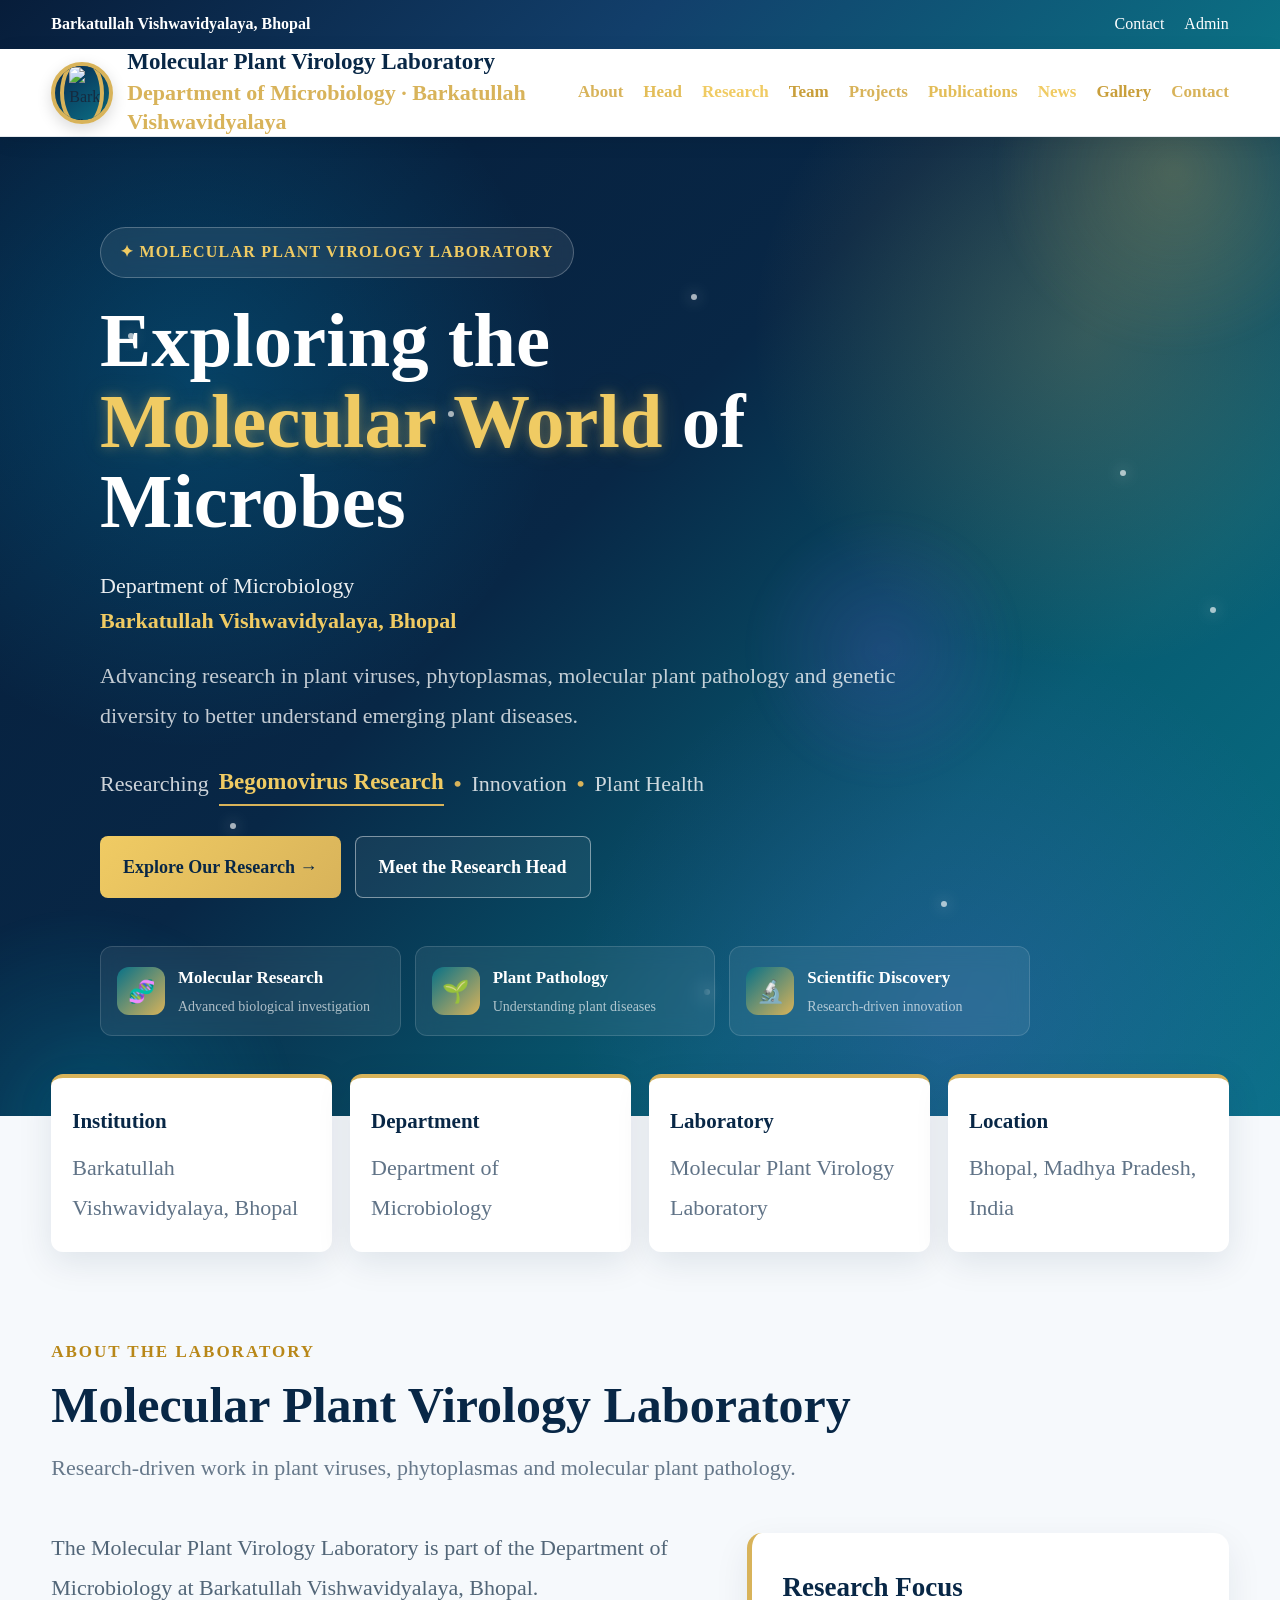
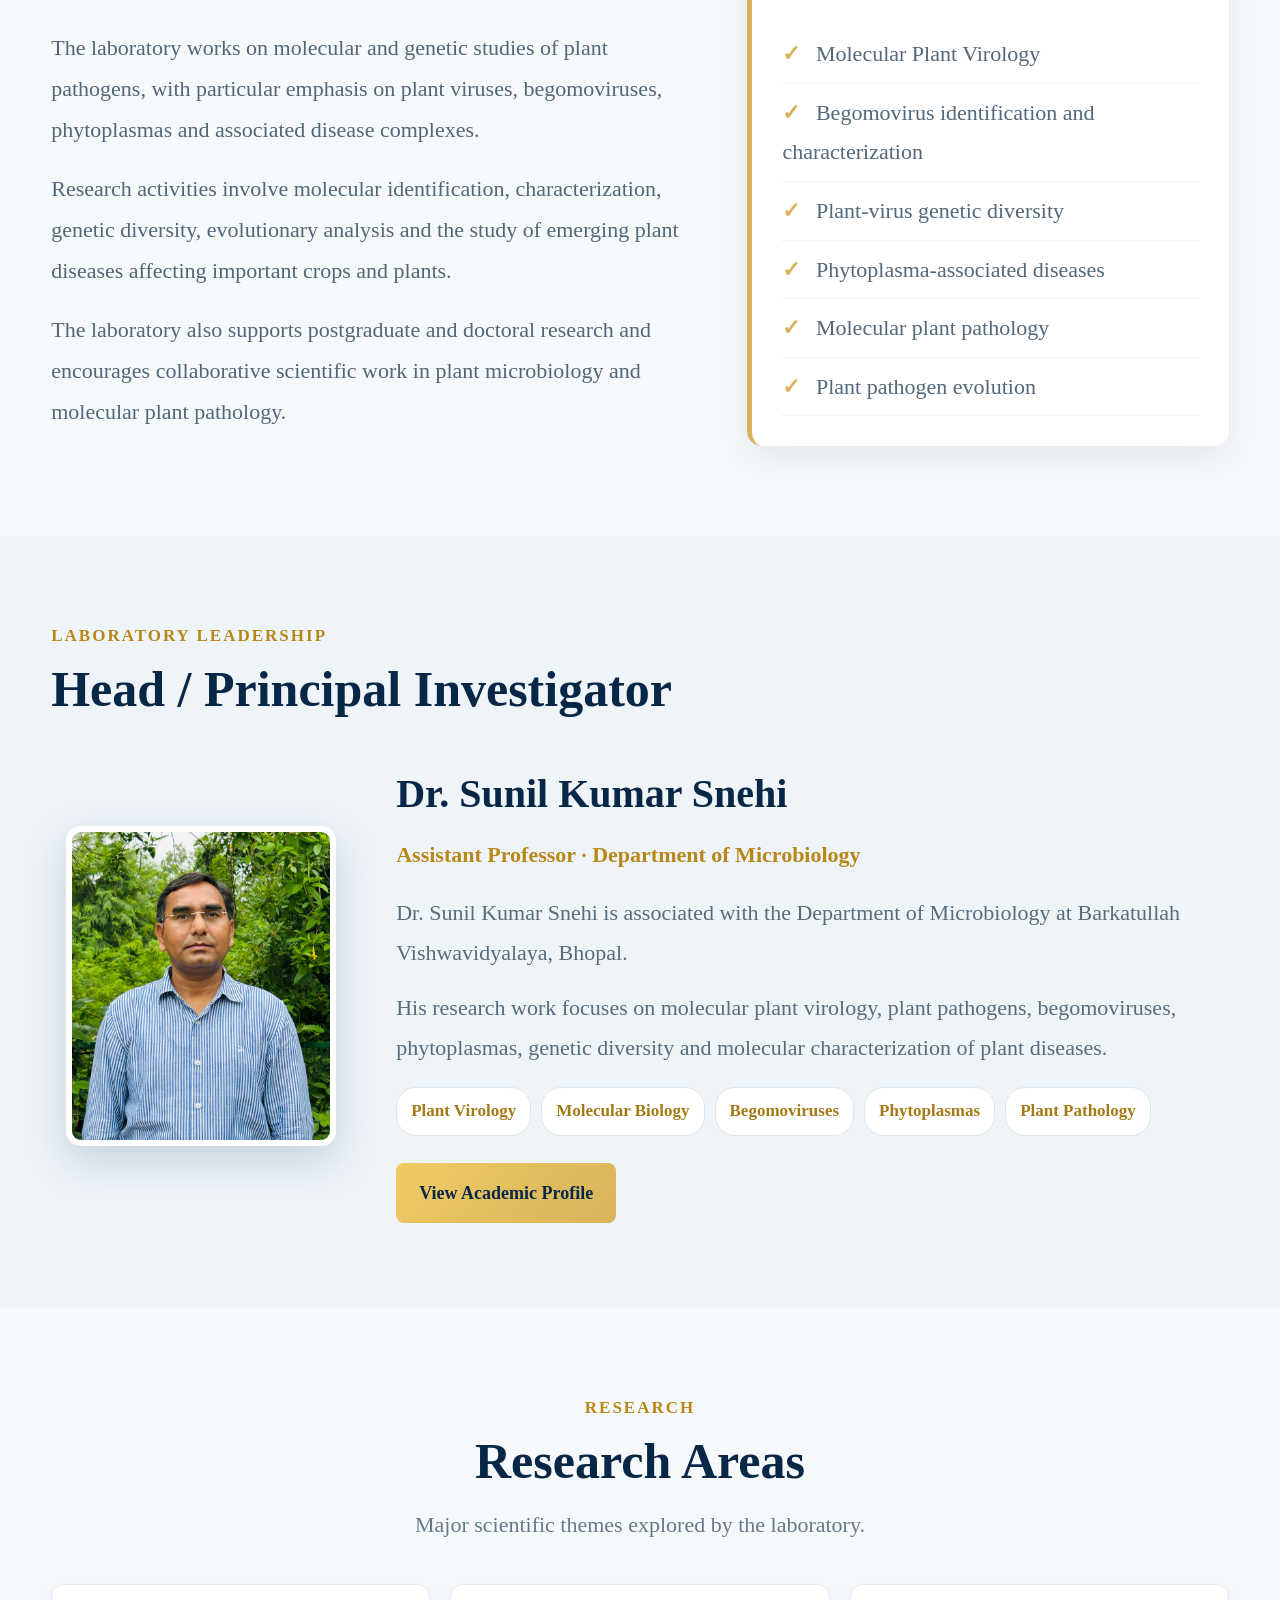
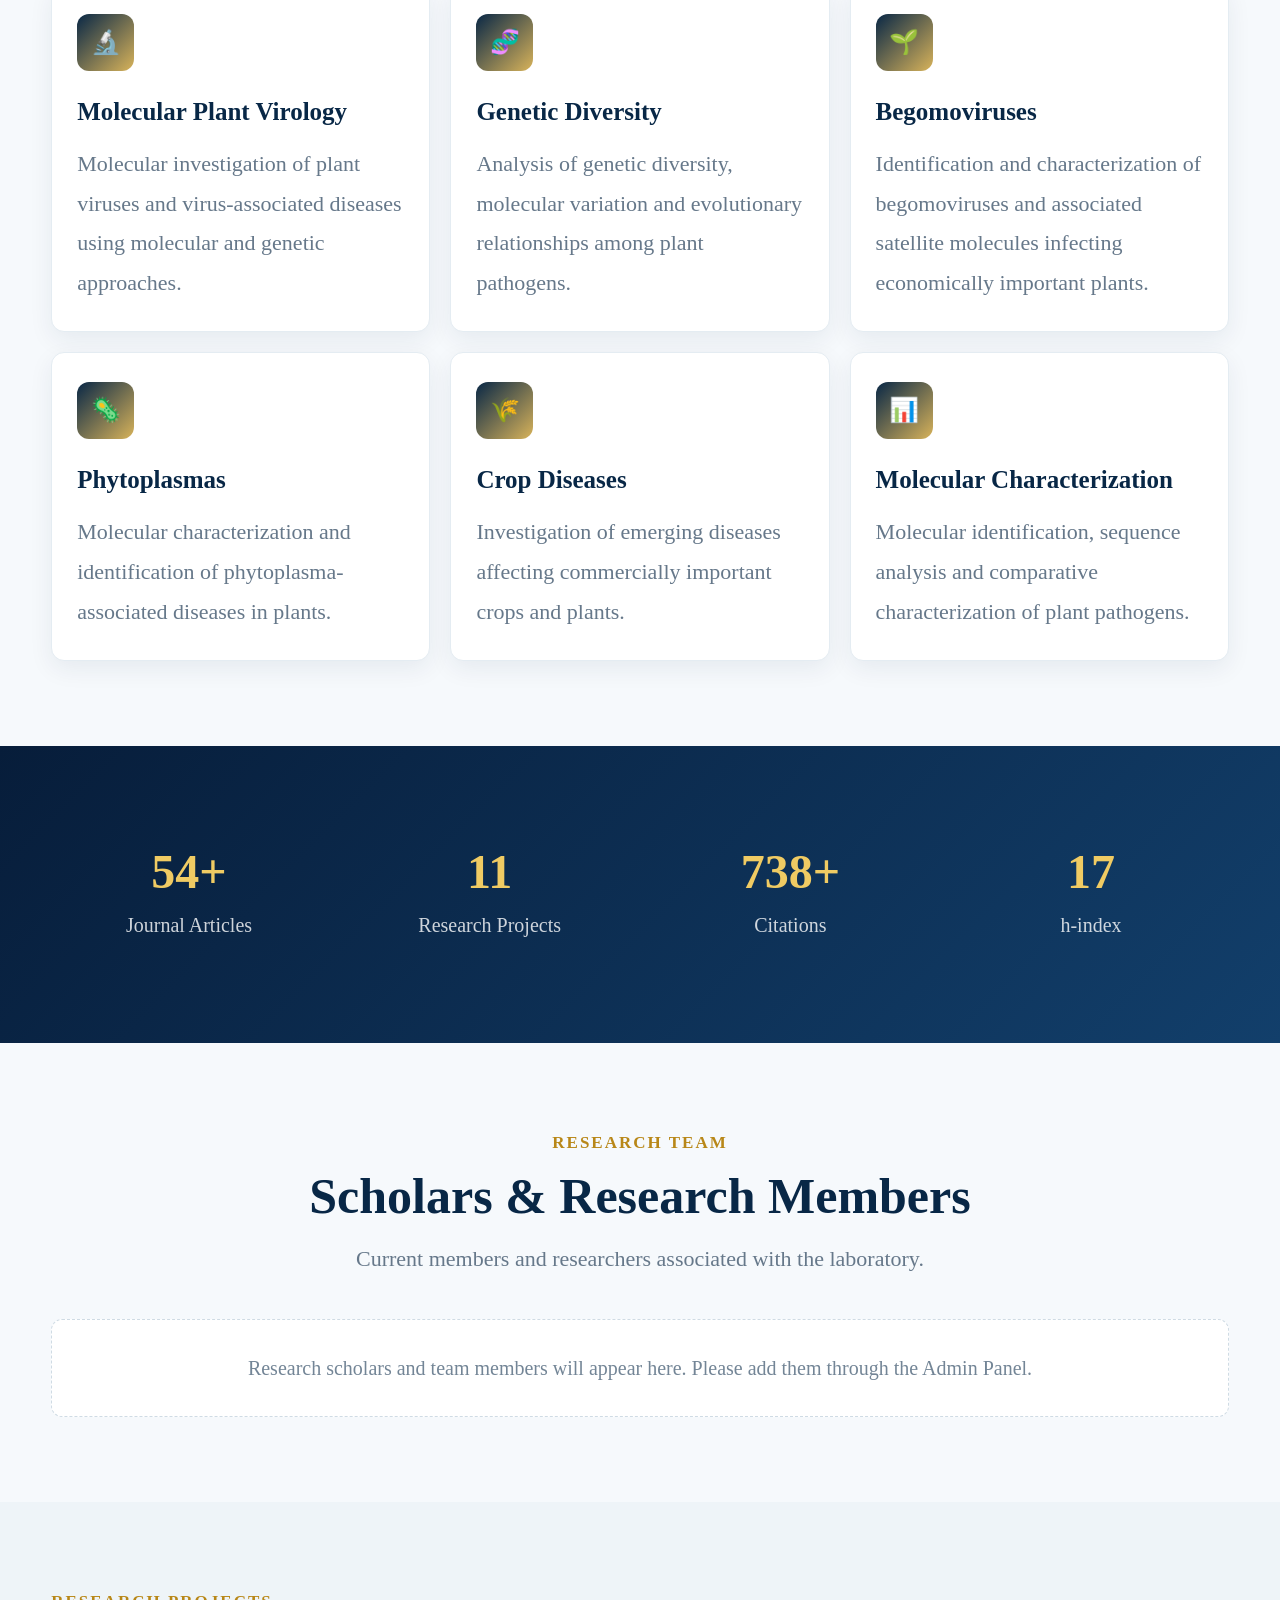
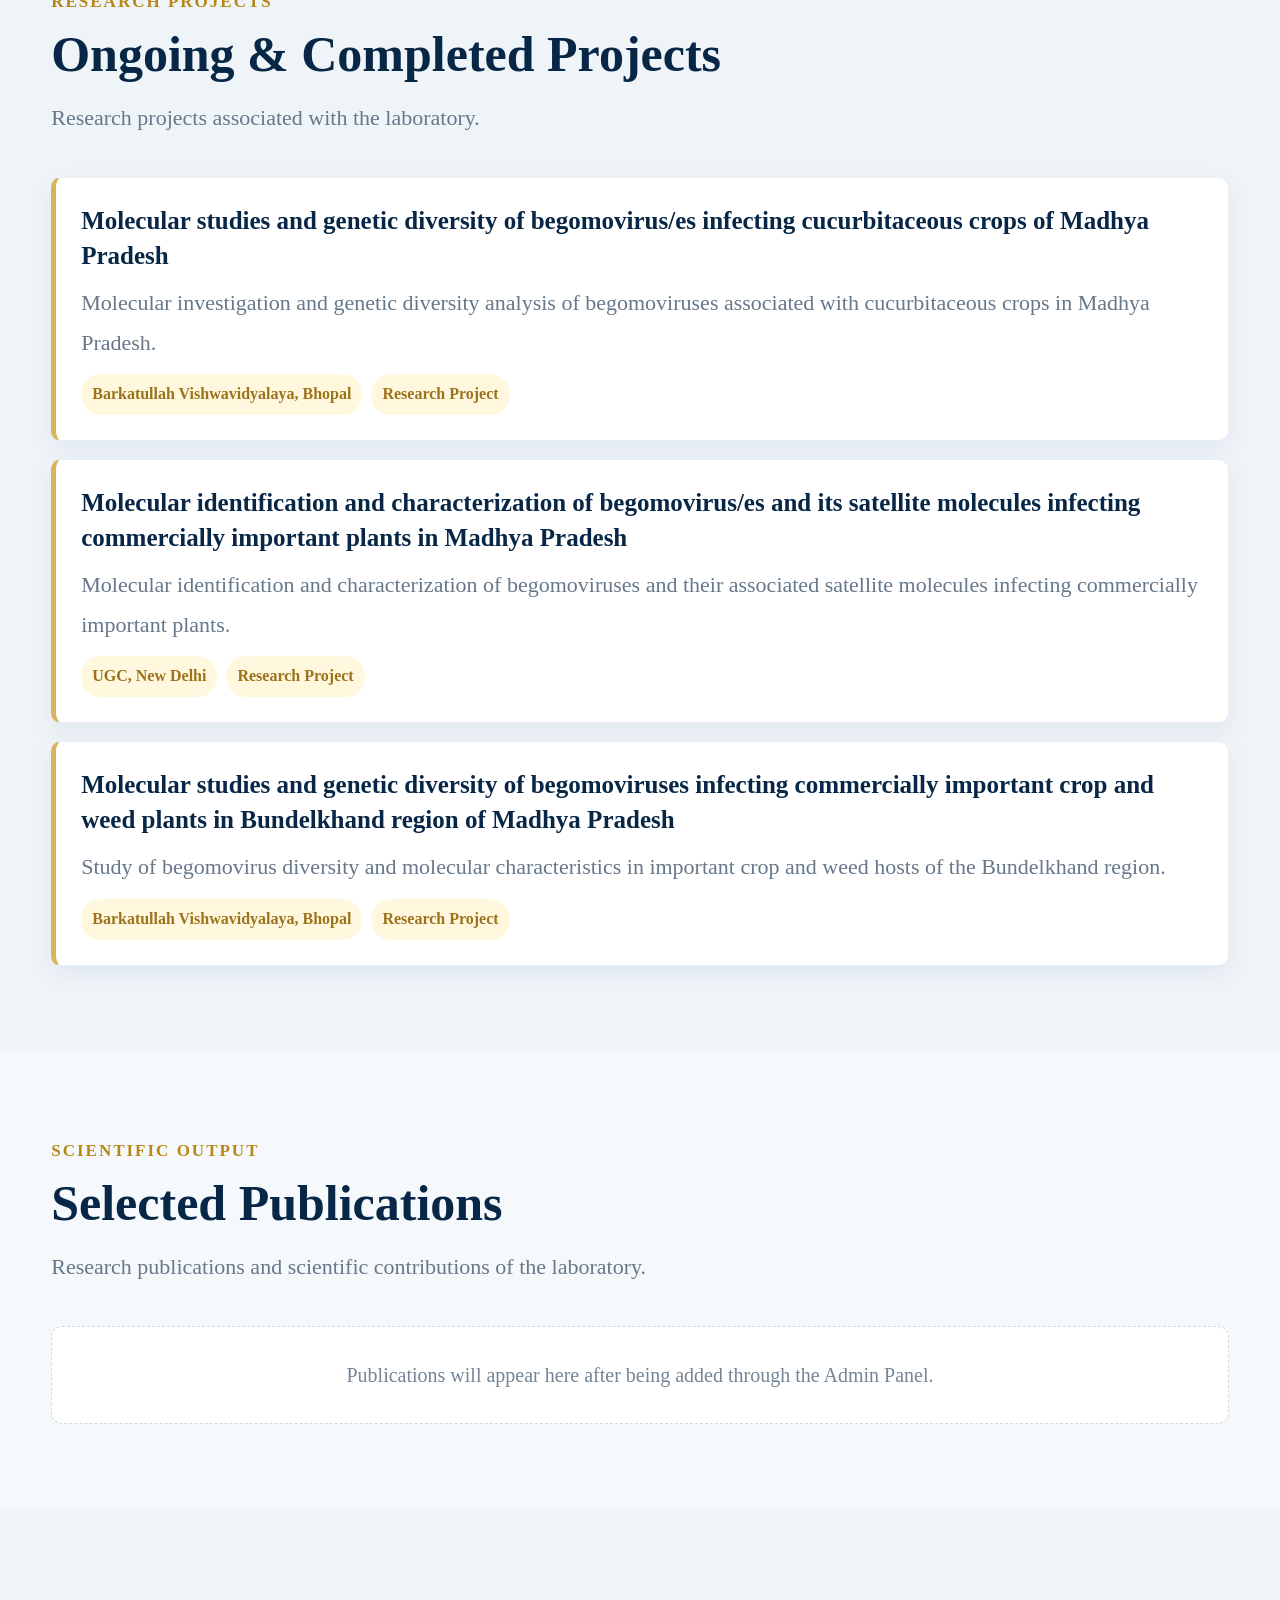
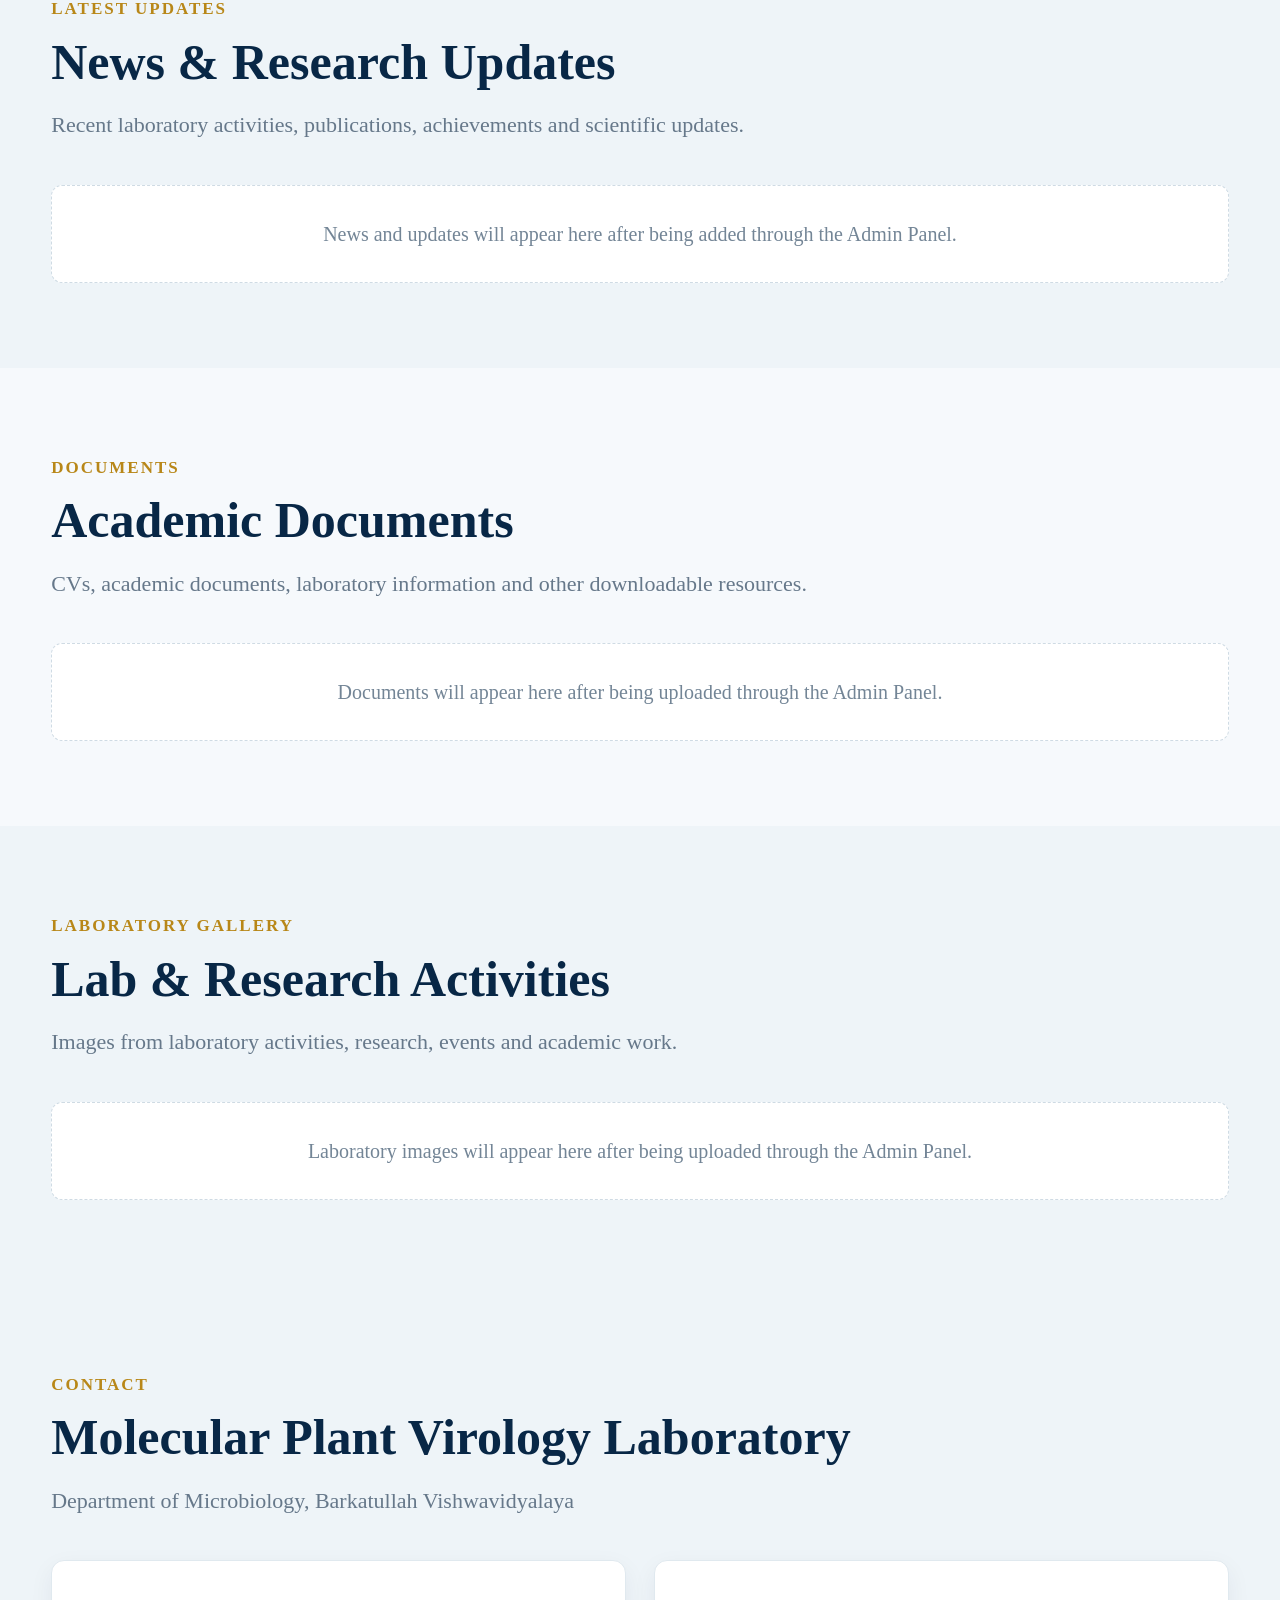
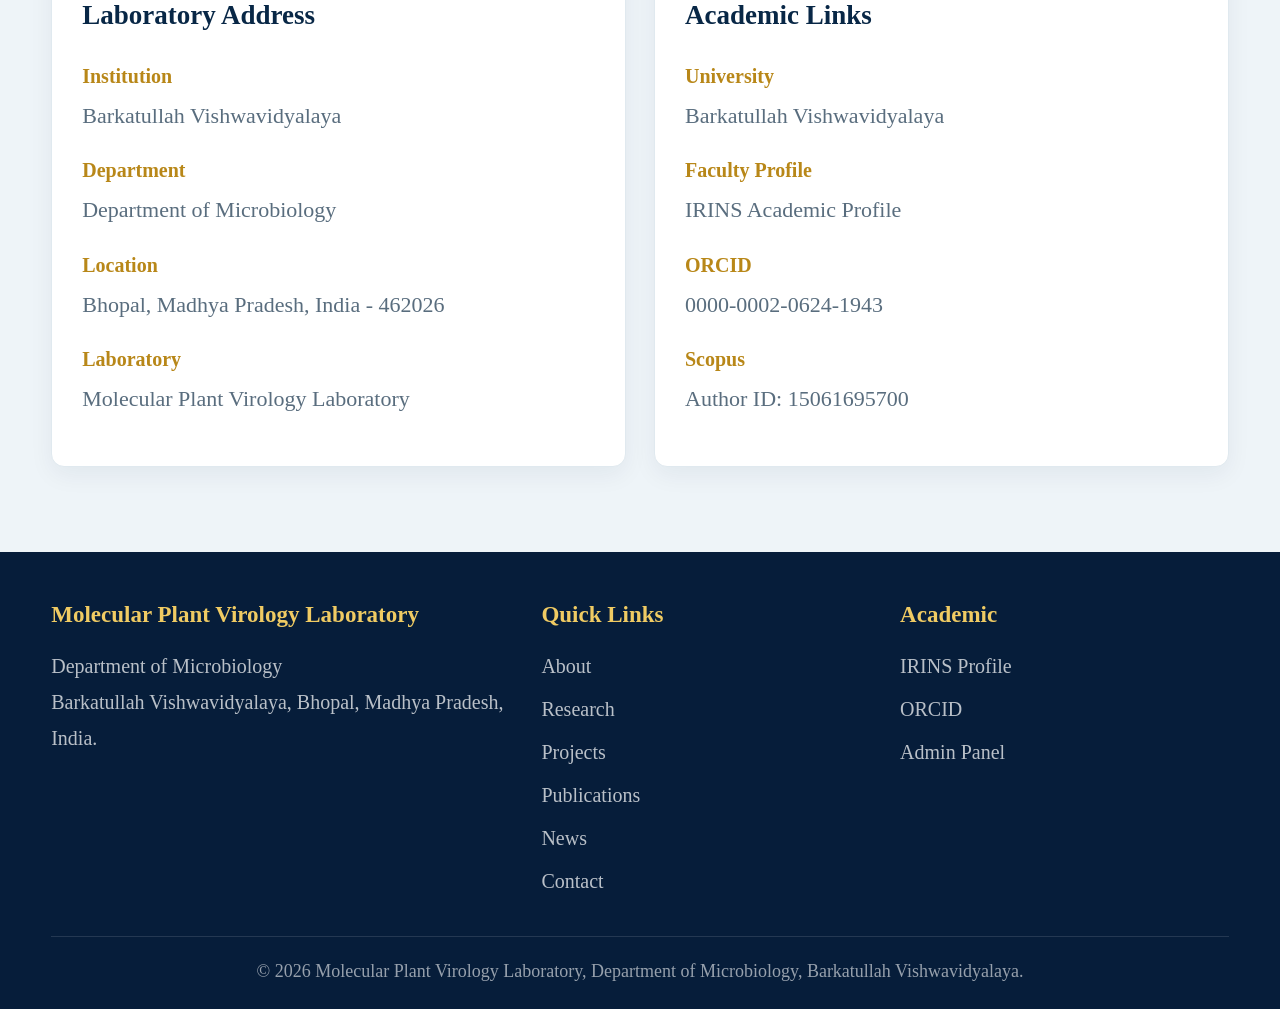
==== index.html @ 01d77dc9 "Add files via upload" ====
<!DOCTYPE html>
<html lang="en">
<head>
    <meta charset="UTF-8">
    <meta name="viewport" content="width=device-width, initial-scale=1.0">

    <meta
        name="description"
        content="Molecular Plant Virology Laboratory, Department of Microbiology, Barkatullah Vishwavidyalaya, Bhopal."
    >

    <meta
        name="keywords"
        content="Molecular Plant Virology Laboratory, Barkatullah Vishwavidyalaya, Bhopal, Microbiology, Plant Virology, Begomovirus"
    >

    <meta
        name="author"
        content="Molecular Plant Virology Laboratory"
    >

    <title>
        Molecular Plant Virology Laboratory | Barkatullah Vishwavidyalaya
    </title>

    <link rel="stylesheet" href="style.css">
</head>

<body>

    <!-- =====================================================
         TOP BAR
    ====================================================== -->

    <div class="top-bar">

        <div class="container top-bar-inner">

            <div class="top-bar-left">
                Barkatullah Vishwavidyalaya, Bhopal
            </div>

            <div class="top-bar-right">

                <a href="#contact">
                    Contact
                </a>

                <a href="admin.html">
                    Admin
                </a>

            </div>

        </div>

    </div>


    <!-- =====================================================
         NAVIGATION
    ====================================================== -->

    <nav>

        <div class="container nav-inner">

            <div class="brand">

                <div class="university-logo">

                    <img
                        src="university-logo.jpg"
                        alt="Barkatullah Vishwavidyalaya Logo"
                        class="university-logo"
                    >

                </div>

                <div class="brand-text">

                    <h2>
                        Molecular Plant Virology Laboratory
                    </h2>

                    <p>
                        Department of Microbiology ·
                        Barkatullah Vishwavidyalaya
                    </p>

                </div>

            </div>


            <button
                class="mobile-menu-btn"
                id="mobileMenuBtn"
                aria-label="Open menu"
            >
                ☰
            </button>


            <ul
                class="nav-links"
                id="navLinks"
            >

                <li>
                    <a href="#about">
                        About
                    </a>
                </li>

                <li>
                    <a href="#head">
                        Head
                    </a>
                </li>

                <li>
                    <a href="#research">
                        Research
                    </a>
                </li>

                <li>
                    <a href="#team">
                        Team
                    </a>
                </li>

                <li>
                    <a href="#projects">
                        Projects
                    </a>
                </li>

                <li>
                    <a href="#publications">
                        Publications
                    </a>
                </li>

                <li>
                    <a href="#news">
                        News
                    </a>
                </li>

                <li>
                    <a href="#gallery">
                        Gallery
                    </a>
                </li>

                <li>
                    <a href="#contact">
                        Contact
                    </a>
                </li>

            </ul>

        </div>

    </nav>


    <!-- =====================================================
         HERO
    ====================================================== -->

    <header class="hero">

        <div class="hero-glow hero-glow-1"></div>
        <div class="hero-glow hero-glow-2"></div>
        <div class="hero-glow hero-glow-3"></div>


        <div class="hero-particles">

            <span></span>
            <span></span>
            <span></span>
            <span></span>
            <span></span>
            <span></span>
            <span></span>
            <span></span>

        </div>


        <div class="container hero-content">

            <div class="hero-badge">
                ✦ MOLECULAR PLANT VIROLOGY LABORATORY
            </div>


            <h1>

                Exploring the

                <span class="gradient-text">
                    Molecular World
                </span>

                of Microbes

            </h1>


            <p class="hero-subtitle">

                Department of Microbiology

                <br>

                <strong>
                    Barkatullah Vishwavidyalaya, Bhopal
                </strong>

            </p>


            <p class="hero-description">

                Advancing research in plant viruses,
                phytoplasmas, molecular plant pathology
                and genetic diversity to better understand
                emerging plant diseases.

            </p>


            <div class="hero-research-line">

                <span>
                    Researching
                </span>

                <strong id="researchWord">
                    Plant Virology
                </strong>

                <span class="research-dot">
                    •
                </span>

                <span>
                    Innovation
                </span>

                <span class="research-dot">
                    •
                </span>

                <span>
                    Plant Health
                </span>

            </div>


            <div class="hero-buttons">

                <a
                    href="#research"
                    class="btn btn-primary hero-btn"
                >
                    Explore Our Research →
                </a>

                <a
                    href="#head"
                    class="btn btn-outline hero-btn"
                >
                    Meet the Research Head
                </a>

            </div>


            <div class="hero-bottom-cards">


                <div class="hero-mini-card">

                    <div class="mini-icon">
                        🧬
                    </div>

                    <div>

                        <strong>
                            Molecular Research
                        </strong>

                        <span>
                            Advanced biological investigation
                        </span>

                    </div>

                </div>


                <div class="hero-mini-card">

                    <div class="mini-icon">
                        🌱
                    </div>

                    <div>

                        <strong>
                            Plant Pathology
                        </strong>

                        <span>
                            Understanding plant diseases
                        </span>

                    </div>

                </div>


                <div class="hero-mini-card">

                    <div class="mini-icon">
                        🔬
                    </div>

                    <div>

                        <strong>
                            Scientific Discovery
                        </strong>

                        <span>
                            Research-driven innovation
                        </span>

                    </div>

                </div>

            </div>

        </div>

    </header>


    <!-- =====================================================
         QUICK INFORMATION
    ====================================================== -->

    <div class="quick-info">

        <div class="container quick-grid">

            <div class="quick-card">

                <h3>
                    Institution
                </h3>

                <p>
                    Barkatullah Vishwavidyalaya, Bhopal
                </p>

            </div>


            <div class="quick-card">

                <h3>
                    Department
                </h3>

                <p>
                    Department of Microbiology
                </p>

            </div>


            <div class="quick-card">

                <h3>
                    Laboratory
                </h3>

                <p>
                    Molecular Plant Virology Laboratory
                </p>

            </div>


            <div class="quick-card">

                <h3>
                    Location
                </h3>

                <p>
                    Bhopal, Madhya Pradesh, India
                </p>

            </div>

        </div>

    </div>


    <!-- =====================================================
         ABOUT
    ====================================================== -->

    <section id="about">

        <div class="container">

            <div class="section-heading">

                <div class="section-kicker">
                    About the Laboratory
                </div>

                <h2>
                    Molecular Plant Virology Laboratory
                </h2>

                <p>
                    Research-driven work in plant viruses,
                    phytoplasmas and molecular plant pathology.
                </p>

            </div>


            <div class="about-grid">


                <div class="about-text">

                    <p>
                        The Molecular Plant Virology Laboratory is
                        part of the Department of Microbiology at
                        Barkatullah Vishwavidyalaya, Bhopal.
                    </p>

                    <p>
                        The laboratory works on molecular and genetic
                        studies of plant pathogens, with particular
                        emphasis on plant viruses, begomoviruses,
                        phytoplasmas and associated disease complexes.
                    </p>

                    <p>
                        Research activities involve molecular
                        identification, characterization, genetic
                        diversity, evolutionary analysis and the study
                        of emerging plant diseases affecting important
                        crops and plants.
                    </p>

                    <p>
                        The laboratory also supports postgraduate and
                        doctoral research and encourages collaborative
                        scientific work in plant microbiology and
                        molecular plant pathology.
                    </p>

                </div>


                <div class="about-highlight">

                    <h3>
                        Research Focus
                    </h3>

                    <ul>

                        <li>
                            Molecular Plant Virology
                        </li>

                        <li>
                            Begomovirus identification and
                            characterization
                        </li>

                        <li>
                            Plant-virus genetic diversity
                        </li>

                        <li>
                            Phytoplasma-associated diseases
                        </li>

                        <li>
                            Molecular plant pathology
                        </li>

                        <li>
                            Plant pathogen evolution
                        </li>

                    </ul>

                </div>

            </div>

        </div>

    </section>


    <!-- =====================================================
         HEAD / PRINCIPAL INVESTIGATOR
    ====================================================== -->

    <section
        id="head"
        class="pi-section"
    >

        <div class="container">

            <div class="section-heading">

                <div class="section-kicker">
                    Laboratory Leadership
                </div>

                <h2>
                    Head / Principal Investigator
                </h2>

            </div>


            <div class="pi-grid">


                <div class="pi-image-wrap">

                    <img
                        class="pi-image"
                        src="professor.jpg"
                        alt="Dr. Sunil Kumar Snehi"
                    >

                </div>


                <div class="pi-content">

                    <h2>
                        Dr. Sunil Kumar Snehi
                    </h2>

                    <div class="pi-role">
                        Assistant Professor · Department of Microbiology
                    </div>

                    <p>
                        Dr. Sunil Kumar Snehi is associated with the
                        Department of Microbiology at Barkatullah
                        Vishwavidyalaya, Bhopal.
                    </p>

                    <p>
                        His research work focuses on molecular plant
                        virology, plant pathogens, begomoviruses,
                        phytoplasmas, genetic diversity and molecular
                        characterization of plant diseases.
                    </p>


                    <div class="profile-tags">

                        <span class="profile-tag">
                            Plant Virology
                        </span>

                        <span class="profile-tag">
                            Molecular Biology
                        </span>

                        <span class="profile-tag">
                            Begomoviruses
                        </span>

                        <span class="profile-tag">
                            Phytoplasmas
                        </span>

                        <span class="profile-tag">
                            Plant Pathology
                        </span>

                    </div>


                    <a
                        href="https://bubhopal.irins.org/profile/557330"
                        target="_blank"
                        rel="noopener"
                        class="btn btn-primary"
                    >
                        View Academic Profile
                    </a>

                </div>

            </div>

        </div>

    </section>


    <!-- =====================================================
         RESEARCH AREAS
    ====================================================== -->

    <section id="research">

        <div class="container">

            <div class="section-heading center">

                <div class="section-kicker">
                    Research
                </div>

                <h2>
                    Research Areas
                </h2>

                <p>
                    Major scientific themes explored by the laboratory.
                </p>

            </div>


            <div class="research-grid">


                <div class="research-card">

                    <div class="research-icon">
                        🔬
                    </div>

                    <h3>
                        Molecular Plant Virology
                    </h3>

                    <p>
                        Molecular investigation of plant viruses
                        and virus-associated diseases using molecular
                        and genetic approaches.
                    </p>

                </div>


                <div class="research-card">

                    <div class="research-icon">
                        🧬
                    </div>

                    <h3>
                        Genetic Diversity
                    </h3>

                    <p>
                        Analysis of genetic diversity, molecular
                        variation and evolutionary relationships
                        among plant pathogens.
                    </p>

                </div>


                <div class="research-card">

                    <div class="research-icon">
                        🌱
                    </div>

                    <h3>
                        Begomoviruses
                    </h3>

                    <p>
                        Identification and characterization of
                        begomoviruses and associated satellite
                        molecules infecting economically important
                        plants.
                    </p>

                </div>


                <div class="research-card">

                    <div class="research-icon">
                        🦠
                    </div>

                    <h3>
                        Phytoplasmas
                    </h3>

                    <p>
                        Molecular characterization and identification
                        of phytoplasma-associated diseases in plants.
                    </p>

                </div>


                <div class="research-card">

                    <div class="research-icon">
                        🌾
                    </div>

                    <h3>
                        Crop Diseases
                    </h3>

                    <p>
                        Investigation of emerging diseases affecting
                        commercially important crops and plants.
                    </p>

                </div>


                <div class="research-card">

                    <div class="research-icon">
                        📊
                    </div>

                    <h3>
                        Molecular Characterization
                    </h3>

                    <p>
                        Molecular identification, sequence analysis
                        and comparative characterization of plant
                        pathogens.
                    </p>

                </div>

            </div>

        </div>

    </section>


    <!-- =====================================================
         STATISTICS
    ====================================================== -->

    <section class="stats">

        <div class="container stats-grid">

            <div class="stat-card">

                <div
                    class="stat-number"
                    id="statPublications"
                >
                    54+
                </div>

                <div class="stat-label">
                    Journal Articles
                </div>

            </div>


            <div class="stat-card">

                <div
                    class="stat-number"
                    id="statProjects"
                >
                    11
                </div>

                <div class="stat-label">
                    Research Projects
                </div>

            </div>


            <div class="stat-card">

                <div class="stat-number">
                    738+
                </div>

                <div class="stat-label">
                    Citations
                </div>

            </div>


            <div class="stat-card">

                <div class="stat-number">
                    17
                </div>

                <div class="stat-label">
                    h-index
                </div>

            </div>

        </div>

    </section>


    <!-- =====================================================
         TEAM
    ====================================================== -->

    <section id="team">

        <div class="container">

            <div class="section-heading center">

                <div class="section-kicker">
                    Research Team
                </div>

                <h2>
                    Scholars & Research Members
                </h2>

                <p>
                    Current members and researchers associated
                    with the laboratory.
                </p>

            </div>


            <div
                class="team-grid"
                id="teamContainer"
            >

                <div class="empty-state">

                    Research scholars and team members
                    will appear here.

                    Please add them through the Admin Panel.

                </div>

            </div>

        </div>

    </section>


    <!-- =====================================================
         PROJECTS
    ====================================================== -->

    <section
        id="projects"
        class="pi-section"
    >

        <div class="container">

            <div class="section-heading">

                <div class="section-kicker">
                    Research Projects
                </div>

                <h2>
                    Ongoing & Completed Projects
                </h2>

                <p>
                    Research projects associated with the laboratory.
                </p>

            </div>


            <div
                class="project-list"
                id="projectsContainer"
            >

                <!-- Project 1 -->

                <article class="project-card">

                    <h3>
                        Molecular studies and genetic diversity of
                        begomovirus/es infecting cucurbitaceous crops
                        of Madhya Pradesh
                    </h3>

                    <p>
                        Molecular investigation and genetic diversity
                        analysis of begomoviruses associated with
                        cucurbitaceous crops in Madhya Pradesh.
                    </p>

                    <div class="project-meta">

                        <span>
                            Barkatullah Vishwavidyalaya, Bhopal
                        </span>

                        <span>
                            Research Project
                        </span>

                    </div>

                </article>


                <!-- Project 2 -->

                <article class="project-card">

                    <h3>
                        Molecular identification and characterization
                        of begomovirus/es and its satellite molecules
                        infecting commercially important plants in
                        Madhya Pradesh
                    </h3>

                    <p>
                        Molecular identification and characterization
                        of begomoviruses and their associated satellite
                        molecules infecting commercially important
                        plants.
                    </p>

                    <div class="project-meta">

                        <span>
                            UGC, New Delhi
                        </span>

                        <span>
                            Research Project
                        </span>

                    </div>

                </article>


                <!-- Project 3 -->

                <article class="project-card">

                    <h3>
                        Molecular studies and genetic diversity of
                        begomoviruses infecting commercially important
                        crop and weed plants in Bundelkhand region
                        of Madhya Pradesh
                    </h3>

                    <p>
                        Study of begomovirus diversity and molecular
                        characteristics in important crop and weed
                        hosts of the Bundelkhand region.
                    </p>

                    <div class="project-meta">

                        <span>
                            Barkatullah Vishwavidyalaya, Bhopal
                        </span>

                        <span>
                            Research Project
                        </span>

                    </div>

                </article>

            </div>

        </div>

    </section>


    <!-- =====================================================
         PUBLICATIONS
    ====================================================== -->

    <section id="publications">

        <div class="container">

            <div class="section-heading">

                <div class="section-kicker">
                    Scientific Output
                </div>

                <h2>
                    Selected Publications
                </h2>

                <p>
                    Research publications and scientific contributions
                    of the laboratory.
                </p>

            </div>


            <div
                class="publication-list"
                id="publicationsContainer"
            >

                <div class="empty-state">

                    Publications will appear here after being
                    added through the Admin Panel.

                </div>

            </div>

        </div>

    </section>


    <!-- =====================================================
         NEWS
    ====================================================== -->

    <section
        id="news"
        class="pi-section"
    >

        <div class="container">

            <div class="section-heading">

                <div class="section-kicker">
                    Latest Updates
                </div>

                <h2>
                    News & Research Updates
                </h2>

                <p>
                    Recent laboratory activities, publications,
                    achievements and scientific updates.
                </p>

            </div>


            <div
                class="news-grid"
                id="newsContainer"
            >

                <div class="empty-state">

                    News and updates will appear here after
                    being added through the Admin Panel.

                </div>

            </div>

        </div>

    </section>


    <!-- =====================================================
         DOCUMENTS
    ====================================================== -->

    <section id="documents">

        <div class="container">

            <div class="section-heading">

                <div class="section-kicker">
                    Documents
                </div>

                <h2>
                    Academic Documents
                </h2>

                <p>
                    CVs, academic documents, laboratory information
                    and other downloadable resources.
                </p>

            </div>


            <div
                class="documents-list"
                id="documentsContainer"
            >

                <div class="empty-state">

                    Documents will appear here after being
                    uploaded through the Admin Panel.

                </div>

            </div>

        </div>

    </section>


    <!-- =====================================================
         GALLERY
    ====================================================== -->

    <section
        id="gallery"
        class="pi-section"
    >

        <div class="container">

            <div class="section-heading">

                <div class="section-kicker">
                    Laboratory Gallery
                </div>

                <h2>
                    Lab & Research Activities
                </h2>

                <p>
                    Images from laboratory activities, research,
                    events and academic work.
                </p>

            </div>


            <div
                class="gallery-grid"
                id="galleryContainer"
            >

                <div class="empty-state">

                    Laboratory images will appear here after
                    being uploaded through the Admin Panel.

                </div>

            </div>

        </div>

    </section>


    <!-- =====================================================
         CONTACT
    ====================================================== -->

    <section
        id="contact"
        class="contact-section"
    >

        <div class="container">

            <div class="section-heading">

                <div class="section-kicker">
                    Contact
                </div>

                <h2>
                    Molecular Plant Virology Laboratory
                </h2>

                <p>
                    Department of Microbiology,
                    Barkatullah Vishwavidyalaya
                </p>

            </div>


            <div class="contact-grid">


                <div class="contact-card">

                    <h3>
                        Laboratory Address
                    </h3>


                    <div class="contact-item">

                        <strong>
                            Institution
                        </strong>

                        <span>
                            Barkatullah Vishwavidyalaya
                        </span>

                    </div>


                    <div class="contact-item">

                        <strong>
                            Department
                        </strong>

                        <span>
                            Department of Microbiology
                        </span>

                    </div>


                    <div class="contact-item">

                        <strong>
                            Location
                        </strong>

                        <span>
                            Bhopal, Madhya Pradesh, India - 462026
                        </span>

                    </div>


                    <div class="contact-item">

                        <strong>
                            Laboratory
                        </strong>

                        <span>
                            Molecular Plant Virology Laboratory
                        </span>

                    </div>

                </div>


                <div class="contact-card">

                    <h3>
                        Academic Links
                    </h3>


                    <div class="contact-item">

                        <strong>
                            University
                        </strong>

                        <a
                            href="https://bubhopal.ac.in/"
                            target="_blank"
                            rel="noopener"
                        >
                            Barkatullah Vishwavidyalaya
                        </a>

                    </div>


                    <div class="contact-item">

                        <strong>
                            Faculty Profile
                        </strong>

                        <a
                            href="https://bubhopal.irins.org/profile/557330"
                            target="_blank"
                            rel="noopener"
                        >
                            IRINS Academic Profile
                        </a>

                    </div>


                    <div class="contact-item">

                        <strong>
                            ORCID
                        </strong>

                        <a
                            href="https://orcid.org/0000-0002-0624-1943"
                            target="_blank"
                            rel="noopener"
                        >
                            0000-0002-0624-1943
                        </a>

                    </div>


                    <div class="contact-item">

                        <strong>
                            Scopus
                        </strong>

                        <span>
                            Author ID: 15061695700
                        </span>

                    </div>

                </div>

            </div>

        </div>

    </section>


    <!-- =====================================================
         FOOTER
    ====================================================== -->

    <footer>

        <div class="container footer-grid">


            <div class="footer-col">

                <h3>
                    Molecular Plant Virology Laboratory
                </h3>

                <p>
                    Department of Microbiology
                </p>

                <p>
                    Barkatullah Vishwavidyalaya, Bhopal,
                    Madhya Pradesh, India.
                </p>

            </div>


            <div class="footer-col">

                <h3>
                    Quick Links
                </h3>

                <a href="#about">
                    About
                </a>

                <a href="#research">
                    Research
                </a>

                <a href="#projects">
                    Projects
                </a>

                <a href="#publications">
                    Publications
                </a>

                <a href="#news">
                    News
                </a>

                <a href="#contact">
                    Contact
                </a>

            </div>


            <div class="footer-col">

                <h3>
                    Academic
                </h3>

                <a
                    href="https://bubhopal.irins.org/profile/557330"
                    target="_blank"
                    rel="noopener"
                >
                    IRINS Profile
                </a>

                <a
                    href="https://orcid.org/0000-0002-0624-1943"
                    target="_blank"
                    rel="noopener"
                >
                    ORCID
                </a>

                <a href="admin.html">
                    Admin Panel
                </a>

            </div>

        </div>


        <div class="container footer-bottom">

            ©
            <span id="currentYear"></span>

            Molecular Plant Virology Laboratory,
            Department of Microbiology,
            Barkatullah Vishwavidyalaya.

        </div>

    </footer>


    <!-- =====================================================
         JAVASCRIPT
    ====================================================== -->

    <script>

        /* =========================================
           SAFE HTML
        ========================================= */

        function escapeHTML(value) {

            if (
                value === null ||
                value === undefined
            ) {
                return "";
            }

            return String(value)
                .replace(/&/g, "&amp;")
                .replace(/</g, "&lt;")
                .replace(/>/g, "&gt;")
                .replace(/"/g, "&quot;")
                .replace(/'/g, "&#039;");

        }


        /* =========================================
           LOCAL STORAGE
        ========================================= */

        function getData(key) {

            try {

                const saved =
                    localStorage.getItem(key);

                if (!saved) {
                    return [];
                }

                const data =
                    JSON.parse(saved);

                return Array.isArray(data)
                    ? data
                    : [];

            } catch (error) {

                console.error(
                    "Storage error:",
                    error
                );

                return [];

            }

        }


        /* =========================================
           TEAM
        ========================================= */

        function loadTeam() {

            const container =
                document.getElementById(
                    "teamContainer"
                );

            if (!container) {
                return;
            }

            const team =
                getData("mpvlScholars");


            if (!team.length) {
                return;
            }


            container.innerHTML =
                team.map(item => {

                    const image =
                        item.image ||
                        item.photo ||
                        "professor.jpg";

                    const role =
                        item.position ||
                        item.role ||
                        "Research Scholar";

                    const research =
                        item.research ||
                        item.researchArea ||
                        "";

                    const year =
                        item.year ||
                        item.joiningYear ||
                        "";

                    const bio =
                        item.description ||
                        item.bio ||
                        "";


                    return `

                        <article class="team-card">

                            <img
                                src="${escapeHTML(image)}"
                                alt="${escapeHTML(
                                    item.name ||
                                    "Research Scholar"
                                )}"
                                onerror="
                                    this.src='professor.jpg'
                                "
                            >

                            <div class="team-card-body">

                                <h3>
                                    ${escapeHTML(
                                        item.name ||
                                        "Research Scholar"
                                    )}
                                </h3>

                                <div class="team-role">
                                    ${escapeHTML(role)}
                                </div>

                                ${
                                    research
                                        ? `
                                            <p>
                                                <strong>
                                                    Research:
                                                </strong>

                                                ${escapeHTML(
                                                    research
                                                )}
                                            </p>
                                          `
                                        : ""
                                }

                                ${
                                    year
                                        ? `
                                            <p>
                                                <strong>
                                                    Joining Year:
                                                </strong>

                                                ${escapeHTML(
                                                    year
                                                )}
                                            </p>
                                          `
                                        : ""
                                }

                                ${
                                    bio
                                        ? `
                                            <p>
                                                ${escapeHTML(bio)}
                                            </p>
                                          `
                                        : ""
                                }

                            </div>

                        </article>

                    `;

                }).join("");

        }


        /* =========================================
           PROJECTS
        ========================================= */

        function loadProjects() {

            const container =
                document.getElementById(
                    "projectsContainer"
                );

            if (!container) {
                return;
            }

            const adminProjects =
                getData("mpvlProjects");


            /*
                If projects have been added through
                Admin Panel, display those.

                Otherwise display the three verified
                laboratory projects below.
            */

            const projects =
                adminProjects.length
                    ? adminProjects
                    : [

                        {
                            title:
                                "Molecular studies and genetic diversity of begomovirus/es infecting cucurbitaceous crops of Madhya Pradesh",

                            agency:
                                "Barkatullah Vishwavidyalaya, Bhopal",

                            description:
                                "Molecular investigation and genetic diversity analysis of begomoviruses associated with cucurbitaceous crops in Madhya Pradesh.",

                            status:
                                "Research Project"
                        },


                        {
                            title:
                                "Molecular identification and characterization of begomovirus/es and its satellite molecules infecting commercially important plants in Madhya Pradesh",

                            agency:
                                "UGC, New Delhi",

                            description:
                                "Molecular identification and characterization of begomoviruses and their associated satellite molecules infecting commercially important plants.",

                            status:
                                "Research Project"
                        },


                        {
                            title:
                                "Molecular studies and genetic diversity of begomoviruses infecting commercially important crop and weed plants in Bundelkhand region of Madhya Pradesh",

                            agency:
                                "Barkatullah Vishwavidyalaya, Bhopal",

                            description:
                                "Study of begomovirus diversity and molecular characteristics in important crop and weed hosts of the Bundelkhand region.",

                            status:
                                "Research Project"
                        }

                    ];


            container.innerHTML =
                projects.map(item => {

                    return `

                        <article class="project-card">

                            <h3>
                                ${escapeHTML(
                                    item.title ||
                                    item.name ||
                                    "Research Project"
                                )}
                            </h3>


                            ${
                                item.description
                                    ? `
                                        <p>
                                            ${escapeHTML(
                                                item.description
                                            )}
                                        </p>
                                      `
                                    : ""
                            }


                            <div class="project-meta">


                                ${
                                    item.agency
                                        ? `
                                            <span>
                                                ${escapeHTML(
                                                    item.agency
                                                )}
                                            </span>
                                          `
                                        : ""
                                }


                                ${
                                    item.pi
                                        ? `
                                            <span>
                                                PI:
                                                ${escapeHTML(
                                                    item.pi
                                                )}
                                            </span>
                                          `
                                        : ""
                                }


                                ${
                                    item.startYear ||
                                    item.endYear
                                        ? `
                                            <span>

                                                ${escapeHTML(
                                                    item.startYear ||
                                                    ""
                                                )}

                                                ${
                                                    item.endYear
                                                        ? " – " +
                                                          escapeHTML(
                                                              item.endYear
                                                          )
                                                        : ""
                                                }

                                            </span>
                                          `
                                        : ""
                                }


                                ${
                                    item.status
                                        ? `
                                            <span>
                                                ${escapeHTML(
                                                    item.status
                                                )}
                                            </span>
                                          `
                                        : ""
                                }

                            </div>

                        </article>

                    `;

                }).join("");

        }


        /* =========================================
           PUBLICATIONS
        ========================================= */

        function loadPublications() {

            const container =
                document.getElementById(
                    "publicationsContainer"
                );

            if (!container) {
                return;
            }

            const publications =
                getData(
                    "mpvlPublications"
                );


            if (!publications.length) {
                return;
            }


            container.innerHTML =
                publications.map(item => {

                    return `

                        <article class="publication-card">

                            <h3>
                                ${escapeHTML(
                                    item.title ||
                                    "Research Publication"
                                )}
                            </h3>


                            ${
                                item.authors
                                    ? `
                                        <div class="authors">
                                            ${escapeHTML(
                                                item.authors
                                            )}
                                        </div>
                                      `
                                    : ""
                            }


                            ${
                                item.journal
                                    ? `
                                        <div class="journal">

                                            ${escapeHTML(
                                                item.journal
                                            )}

                                            ${
                                                item.year
                                                    ? " · " +
                                                      escapeHTML(
                                                          item.year
                                                      )
                                                    : ""
                                            }

                                        </div>
                                      `
                                    : ""
                            }


                            ${
                                item.description
                                    ? `
                                        <p>
                                            ${escapeHTML(
                                                item.description
                                            )}
                                        </p>
                                      `
                                    : ""
                            }


                            ${
                                item.link
                                    ? `
                                        <div class="publication-links">

                                            <a
                                                class="small-link"
                                                href="${escapeHTML(
                                                    item.link
                                                )}"
                                                target="_blank"
                                                rel="noopener"
                                            >
                                                View Publication
                                            </a>

                                        </div>
                                      `
                                    : ""
                            }

                        </article>

                    `;

                }).join("");

        }


        /* =========================================
           NEWS
        ========================================= */

        function loadNews() {

            const container =
                document.getElementById(
                    "newsContainer"
                );

            if (!container) {
                return;
            }

            const news =
                getData("mpvlNews");


            if (!news.length) {
                return;
            }


            container.innerHTML =
                news.map(item => {

                    const image =
                        item.image ||
                        item.photo ||
                        "";


                    return `

                        <article class="news-card">

                            ${
                                image
                                    ? `
                                        <img
                                            src="${escapeHTML(
                                                image
                                            )}"
                                            alt="${escapeHTML(
                                                item.title ||
                                                "Laboratory Update"
                                            )}"
                                            loading="lazy"
                                        >
                                      `
                                    : ""
                            }


                            <div class="news-body">

                                ${
                                    item.date
                                        ? `
                                            <div class="news-date">
                                                ${escapeHTML(
                                                    item.date
                                                )}
                                            </div>
                                          `
                                        : ""
                                }


                                <h3>
                                    ${escapeHTML(
                                        item.title ||
                                        "Laboratory Update"
                                    )}
                                </h3>


                                ${
                                    item.description ||
                                    item.content
                                        ? `
                                            <p>
                                                ${escapeHTML(
                                                    item.description ||
                                                    item.content
                                                )}
                                            </p>
                                          `
                                        : ""
                                }

                            </div>

                        </article>

                    `;

                }).join("");

        }


        /* =========================================
           DOCUMENTS
        ========================================= */

        function loadDocuments() {

            const container =
                document.getElementById(
                    "documentsContainer"
                );

            if (!container) {
                return;
            }

            const documents =
                getData(
                    "mpvlDocuments"
                );


            if (!documents.length) {
                return;
            }


            container.innerHTML =
                documents.map(item => {

                    const file =
                        item.file ||
                        item.url ||
                        "";


                    return `

                        <article class="document-card">

                            <div class="document-info">

                                <h3>
                                    ${escapeHTML(
                                        item.title ||
                                        item.name ||
                                        "Academic Document"
                                    )}
                                </h3>


                                ${
                                    item.description
                                        ? `
                                            <p>
                                                ${escapeHTML(
                                                    item.description
                                                )}
                                            </p>
                                          `
                                        : ""
                                }

                            </div>


                            ${
                                file
                                    ? `
                                        <a
                                            class="document-btn"
                                            href="${escapeHTML(
                                                file
                                            )}"
                                            target="_blank"
                                            rel="noopener"
                                        >
                                            View / Download
                                        </a>
                                      `
                                    : ""
                            }

                        </article>

                    `;

                }).join("");

        }


        /* =========================================
           GALLERY
        ========================================= */

        function loadGallery() {

            const container =
                document.getElementById(
                    "galleryContainer"
                );

            if (!container) {
                return;
            }

            const gallery =
                getData(
                    "mpvlGallery"
                );


            if (!gallery.length) {
                return;
            }


            container.innerHTML =
                gallery.map(item => {

                    const image =
                        item.image ||
                        item.photo ||
                        "";


                    if (!image) {
                        return "";
                    }


                    return `

                        <div class="gallery-item">

                            <img
                                src="${escapeHTML(
                                    image
                                )}"
                                alt="${escapeHTML(
                                    item.title ||
                                    "Laboratory Image"
                                )}"
                                loading="lazy"
                            >

                        </div>

                    `;

                }).join("");

        }


        /* =========================================
           RESEARCH WORD ANIMATION
        ========================================= */

        const researchWords = [

            "Plant Virology",
            "Begomovirus Research",
            "Phytoplasma Research",
            "Molecular Biology",
            "Plant Pathology",
            "Genetic Diversity"

        ];


        let researchIndex = 0;


        function animateResearchWords() {

            const element =
                document.getElementById(
                    "researchWord"
                );


            if (!element) {
                return;
            }


            element.style.opacity = "0";


            setTimeout(() => {

                element.textContent =
                    researchWords[
                        researchIndex
                    ];


                element.style.opacity =
                    "1";


                researchIndex =
                    (
                        researchIndex + 1
                    )
                    %
                    researchWords.length;


            }, 250);

        }


        /* =========================================
           LOAD ALL DATA
        ========================================= */

        function loadWebsiteData() {

            loadTeam();

            loadProjects();

            loadPublications();

            loadNews();

            loadDocuments();

            loadGallery();


            const projects =
                getData(
                    "mpvlProjects"
                );


            const publications =
                getData(
                    "mpvlPublications"
                );


            const projectStat =
                document.getElementById(
                    "statProjects"
                );


            const publicationStat =
                document.getElementById(
                    "statPublications"
                );


            if (
                projectStat &&
                projects.length
            ) {

                projectStat.textContent =
                    projects.length;

            }


            if (
                publicationStat &&
                publications.length
            ) {

                publicationStat.textContent =
                    publications.length;

            }

        }


        /* =========================================
           MOBILE MENU
        ========================================= */

        const mobileMenuBtn =
            document.getElementById(
                "mobileMenuBtn"
            );


        const navLinks =
            document.getElementById(
                "navLinks"
            );


        if (
            mobileMenuBtn &&
            navLinks
        ) {

            mobileMenuBtn.addEventListener(
                "click",
                function () {

                    navLinks.classList.toggle(
                        "active"
                    );

                }
            );


            navLinks
                .querySelectorAll("a")
                .forEach(link => {

                    link.addEventListener(
                        "click",
                        function () {

                            navLinks.classList.remove(
                                "active"
                            );

                        }
                    );

                });

        }


        /* =========================================
           YEAR
        ========================================= */

        const currentYear =
            document.getElementById(
                "currentYear"
            );


        if (currentYear) {

            currentYear.textContent =
                new Date().getFullYear();

        }


        /* =========================================
           START WEBSITE
        ========================================= */

        document.addEventListener(
            "DOMContentLoaded",
            function () {

                loadWebsiteData();

                animateResearchWords();

                setInterval(
                    animateResearchWords,
                    2500
                );

            }
        );


        /* =========================================
           REFRESH AFTER ADMIN CHANGES
        ========================================= */

        document.addEventListener(
            "visibilitychange",
            function () {

                if (
                    document.visibilityState ===
                    "visible"
                ) {

                    loadWebsiteData();

                }

            }
        );

    </script>

</body>
</html>
---- style.css ----
/* =========================================================
   GLOBAL
========================================================= */

* {
    margin: 0;
    padding: 0;
    box-sizing: border-box;
    scroll-behavior: smooth;
}

html {
    scroll-behavior: smooth;
}

body {
    font-family: "Times New Roman", Times, serif;
    background: #f6f9fc;
    color: #162b40;
    line-height: 1.8;
}

button,
input,
textarea,
select {
    font-family: "Times New Roman", Times, serif;
}

a {
    text-decoration: none;
    color: inherit;
}

img {
    max-width: 100%;
}

.container {
    width: 92%;
    max-width: 1250px;
    margin: auto;
}


/* =========================================================
   TOP BAR
========================================================= */

.top-bar {
    background:
        linear-gradient(
            135deg,
            #071d3a,
            #123f6b,
            #0b7184
        );

    color: white;

    padding: 10px 0;

    font-size: 16px;
}

.top-bar-inner {
    display: flex;

    justify-content: space-between;

    align-items: center;

    gap: 20px;
}

.top-bar-left {
    font-weight: 600;
}

.top-bar-right {
    display: flex;

    gap: 20px;
}

.top-bar-right a:hover {
    color: #f0cb63;
}


/* =========================================================
   NAVIGATION
========================================================= */

nav {
    position: sticky;

    top: 0;

    z-index: 1000;

    background:
        rgba(255,255,255,0.98);

    border-bottom:
        1px solid
        rgba(8,43,82,0.1);

    box-shadow:
        0 4px 20px
        rgba(0,0,0,0.07);
}

.nav-inner {
    min-height: 82px;

    display: flex;

    justify-content: space-between;

    align-items: center;

    gap: 20px;
}

.brand {
    display: flex;

    align-items: center;

    gap: 14px;
}


/* =========================================================
   UNIVERSITY LOGO
========================================================= */

.university-logo {
    width: 62px;

    height: 62px;

    border-radius: 50%;

    background:
        linear-gradient(
            145deg,
            #082b52,
            #0b6d83
        );

    border:
        4px solid
        #d8b35a;

    display: flex;

    justify-content: center;

    align-items: center;

    overflow: hidden;

    padding: 5px;

    box-shadow:
        0 5px 15px
        rgba(0,0,0,0.15);

    flex-shrink: 0;
}

.university-logo img {
    width: 70px;

    height: 70px;

    object-fit: contain;

    border-radius: 50%;

    display: block;
}


/* =========================================================
   BRAND
========================================================= */

.brand-text h2 {
    color: #082746;

    font-size: 23px;

    line-height: 1.15;
}

.brand-text p {
    color: #d8b35a;

    font-size: 22px;

    font-weight: 700;

    line-height: 1.3;

    margin-top: 4px;
}


/* =========================================================
   NAVIGATION LINKS - GOLD
========================================================= */

.nav-links {
    display: flex;

    align-items: center;

    gap: 20px;

    list-style: none;
}

.nav-links a {
    position: relative;

    font-size: 17px;

    font-weight: bold;

    transition: .25s ease;
}


/* DIFFERENT GOLD SHADES */

.nav-links li:nth-child(1) a {
    color: #d8b35a;
}

.nav-links li:nth-child(2) a {
    color: #e3bd58;
}

.nav-links li:nth-child(3) a {
    color: #f0cb63;
}

.nav-links li:nth-child(4) a {
    color: #c99f3b;
}

.nav-links li:nth-child(5) a {
    color: #d8b35a;
}

.nav-links li:nth-child(6) a {
    color: #e3bd58;
}

.nav-links li:nth-child(7) a {
    color: #f0cb63;
}

.nav-links li:nth-child(8) a {
    color: #c99f3b;
}

.nav-links li:nth-child(9) a {
    color: #d8b35a;
}

.nav-links a:hover {
    color: #9f7617 !important;
}

.nav-links a::after {
    content: "";

    position: absolute;

    left: 0;

    bottom: -7px;

    width: 0;

    height: 2px;

    background:
        #d8b35a;

    transition: .25s ease;
}

.nav-links a:hover::after {
    width: 100%;
}


/* =========================================================
   MOBILE MENU
========================================================= */

.mobile-menu-btn {
    display: none;

    border: none;

    background: #082746;

    color: white;

    width: 44px;

    height: 44px;

    border-radius: 7px;

    font-size: 22px;

    cursor: pointer;
}


/* =========================================================
   HERO
========================================================= */

.hero {
    position: relative;

    min-height: 720px;

    display: flex;

    align-items: center;

    overflow: hidden;

    background:

        radial-gradient(
            circle at 15% 25%,
            rgba(0,196,255,0.20),
            transparent 28%
        ),

        radial-gradient(
            circle at 85% 20%,
            rgba(216,179,90,0.22),
            transparent 25%
        ),

        radial-gradient(
            circle at 75% 90%,
            rgba(145,82,255,0.16),
            transparent 30%
        ),

        linear-gradient(
            135deg,
            #061d3a 0%,
            #082746 42%,
            #075d73 72%,
            #087187 100%
        );

    color: white;

    padding: 90px 0 80px;
}


/* =========================================================
   HERO GLOW
========================================================= */

.hero-glow {
    position: absolute;

    border-radius: 50%;

    pointer-events: none;

    filter: blur(5px);
}

.hero-glow-1 {
    width: 370px;

    height: 370px;

    top: -150px;

    right: -80px;

    background:
        radial-gradient(
            circle,
            rgba(240,203,99,0.22),
            transparent 70%
        );
}

.hero-glow-2 {
    width: 430px;

    height: 430px;

    bottom: -220px;

    left: -130px;

    background:
        radial-gradient(
            circle,
            rgba(0,225,255,0.18),
            transparent 70%
        );
}

.hero-glow-3 {
    width: 280px;

    height: 280px;

    top: 38%;

    right: 20%;

    background:
        radial-gradient(
            circle,
            rgba(145,82,255,0.15),
            transparent 70%
        );
}


/* =========================================================
   PARTICLES
========================================================= */

.hero-particles {
    position: absolute;

    inset: 0;

    pointer-events: none;
}

.hero-particles span {
    position: absolute;

    width: 6px;

    height: 6px;

    border-radius: 50%;

    background:
        rgba(255,255,255,0.65);

    box-shadow:
        0 0 15px
        rgba(255,255,255,0.5);

    animation:
        floatingParticle
        5s ease-in-out infinite;
}

.hero-particles span:nth-child(1) {
    top: 20%;
    left: 10%;
}

.hero-particles span:nth-child(2) {
    top: 34%;
    right: 12%;
    animation-delay: 1s;
}

.hero-particles span:nth-child(3) {
    top: 70%;
    left: 18%;
    animation-delay: 2s;
}

.hero-particles span:nth-child(4) {
    top: 16%;
    left: 54%;
    animation-delay: .5s;
}

.hero-particles span:nth-child(5) {
    top: 78%;
    right: 26%;
    animation-delay: 1.8s;
}

.hero-particles span:nth-child(6) {
    top: 48%;
    right: 5%;
    animation-delay: 2.5s;
}

.hero-particles span:nth-child(7) {
    top: 87%;
    left: 55%;
    animation-delay: 3s;
}

.hero-particles span:nth-child(8) {
    top: 28%;
    left: 35%;
    animation-delay: 1.2s;
}

@keyframes floatingParticle {

    0%,
    100% {
        transform:
            translateY(0)
            scale(1);

        opacity: .4;
    }

    50% {
        transform:
            translateY(-18px)
            scale(1.5);

        opacity: 1;
    }
}


/* =========================================================
   HERO CONTENT
========================================================= */

.hero-content {
    position: relative;

    z-index: 5;

    max-width: 1080px;
}

.hero-badge {
    display: inline-flex;

    align-items: center;

    padding: 10px 19px;

    margin-bottom: 23px;

    border-radius: 30px;

    background:
        rgba(255,255,255,0.08);

    border:
        1px solid
        rgba(255,255,255,0.25);

    backdrop-filter:
        blur(10px);

    color:
        #f0cb63;

    font-size: 16px;

    font-weight: bold;

    letter-spacing: 1.2px;
}


/* =========================================================
   HERO HEADING
========================================================= */

.hero h1 {
    max-width: 950px;

    font-size:
        clamp(45px,6vw,78px);

    line-height: 1.05;

    margin-bottom: 25px;

    color: white;

    font-weight: 700;
}


/* GOLD MOLECULAR WORLD */

.gradient-text {
    display: inline-block;

    color: #f0cb63;

    text-shadow:
        0 0 12px
        rgba(240,203,99,0.35),

        0 0 28px
        rgba(240,203,99,0.18);

    animation:
        goldGlow
        3s ease-in-out infinite;
}

@keyframes goldGlow {

    0%,
    100% {
        color: #d8b35a;
    }

    50% {
        color: #f7d879;
    }
}


/* =========================================================
   HERO TEXT
========================================================= */

.hero-subtitle {
    font-size: 22px;

    line-height: 1.6;

    color:
        rgba(255,255,255,0.92);

    margin-bottom: 18px;
}

.hero-subtitle strong {
    color: #f0cb63;
}

.hero-description {
    max-width: 800px;

    font-size: 22px;

    line-height: 1.8;

    color:
        rgba(255,255,255,0.76);

    margin-bottom: 25px;
}


/* =========================================================
   RESEARCH LINE
========================================================= */

.hero-research-line {
    display: flex;

    flex-wrap: wrap;

    align-items: center;

    gap: 10px;

    margin-bottom: 30px;

    font-size: 22px;

    color:
        rgba(255,255,255,0.80);
}

.hero-research-line strong {
    color: #f0cb63;

    font-size: 23px;

    border-bottom:
        2px solid
        #d8b35a;

    padding-bottom: 2px;
}

.research-dot {
    color: #d8b35a;

    font-weight: bold;
}


/* =========================================================
   BUTTONS
========================================================= */

.hero-buttons {
    display: flex;

    flex-wrap: wrap;

    gap: 14px;

    margin-bottom: 48px;
}

.btn {
    display: inline-flex;

    align-items: center;

    justify-content: center;

    padding: 14px 23px;

    border-radius: 8px;

    font-weight: bold;

    font-size: 18px;

    transition: .25s ease;

    cursor: pointer;
}

.btn-primary {
    background:
        linear-gradient(
            135deg,
            #f0cb63,
            #d8b35a
        );

    color: #082746;
}

.btn-primary:hover {
    transform:
        translateY(-4px);
}

.btn-outline {
    background:
        rgba(255,255,255,0.06);

    border:
        1px solid
        rgba(255,255,255,0.45);

    color: white;
}

.btn-outline:hover {
    background: white;

    color: #082746;

    transform:
        translateY(-4px);
}


/* =========================================================
   HERO MINI CARDS
========================================================= */

.hero-bottom-cards {
    display: grid;

    grid-template-columns:
        repeat(3,1fr);

    gap: 14px;

    max-width: 930px;
}

.hero-mini-card {
    display: flex;

    align-items: center;

    gap: 13px;

    padding: 16px;

    border-radius: 12px;

    background:
        rgba(255,255,255,0.07);

    border:
        1px solid
        rgba(255,255,255,0.14);

    backdrop-filter:
        blur(10px);

    transition:
        .3s ease;
}

.hero-mini-card:hover {
    transform:
        translateY(-5px);

    background:
        rgba(255,255,255,0.13);
}

.mini-icon {
    width: 48px;

    height: 48px;

    flex-shrink: 0;

    display: flex;

    align-items: center;

    justify-content: center;

    border-radius: 12px;

    background:
        linear-gradient(
            135deg,
            #087187,
            #d8b35a
        );

    font-size: 22px;
}

.hero-mini-card strong {
    display: block;

    color: white;

    font-size: 17px;
}

.hero-mini-card span {
    display: block;

    color:
        rgba(255,255,255,0.65);

    font-size: 14px;
}


/* =========================================================
   QUICK INFO
========================================================= */

.quick-info {
    margin-top: -42px;

    position: relative;

    z-index: 5;
}

.quick-grid {
    display: grid;

    grid-template-columns:
        repeat(4,1fr);

    gap: 18px;
}

.quick-card {
    background: white;

    padding: 25px 21px;

    border-radius: 12px;

    box-shadow:
        0 10px 35px
        rgba(8,39,70,.10);

    border-top:
        4px solid
        #d8b35a;

    transition: .25s ease;
}

.quick-card:hover {
    transform:
        translateY(-5px);
}

.quick-card h3 {
    color: #082746;

    font-size: 21px;

    margin-bottom: 7px;
}

.quick-card p {
    color: #607387;

    font-size: 22px;
}


/* =========================================================
   SECTIONS
========================================================= */

section {
    padding: 85px 0;
}

.section-heading {
    max-width: 850px;

    margin-bottom: 40px;
}

.section-heading.center {
    margin-left: auto;

    margin-right: auto;

    text-align: center;
}

.section-kicker {
    color: #b88718;

    text-transform: uppercase;

    letter-spacing: 2px;

    font-size: 17px;

    font-weight: bold;

    margin-bottom: 9px;
}

.section-heading h2 {
    color: #082746;

    font-size:
        clamp(34px,4vw,50px);

    line-height: 1.15;

    margin-bottom: 15px;
}

.section-heading p {
    color: #66788a;

    font-size: 22px;

    line-height: 1.75;
}


/* =========================================================
   ABOUT
========================================================= */

.about-grid {
    display: grid;

    grid-template-columns:
        1.15fr .85fr;

    gap: 45px;

    align-items: center;
}

.about-text p {
    color: #526678;

    font-size: 22px;

    line-height: 1.85;

    margin-bottom: 19px;
}

.about-highlight {
    background: white;

    border-radius: 15px;

    padding: 30px;

    border-left:
        5px solid
        #d8b35a;

    box-shadow:
        0 12px 35px
        rgba(8,39,70,0.08);
}

.about-highlight h3 {
    color: #082746;

    margin-bottom: 14px;

    font-size: 27px;
}

.about-highlight ul {
    list-style: none;
}

.about-highlight li {
    padding: 9px 0;

    border-bottom:
        1px solid
        #edf1f5;

    color: #536879;

    font-size: 22px;
}

.about-highlight li::before {
    content: "✓";

    color: #d8b35a;

    font-weight: bold;

    margin-right: 10px;
}


/* =========================================================
   PI
========================================================= */

.pi-section {
    background: #eef4f8;
}

.pi-grid {
    display: grid;

    grid-template-columns:
        300px
        1fr;

    gap: 45px;

    align-items: center;
}

.pi-image-wrap {
    text-align: center;
}

.pi-image {
    width: 270px;

    height: 320px;

    object-fit: cover;

    border-radius: 15px;

    border:
        6px solid white;

    box-shadow:
        0 15px 40px
        rgba(8,39,70,0.17);
}

.pi-content h2 {
    color: #082746;

    font-size: 40px;

    margin-bottom: 5px;
}

.pi-role {
    color: #b88718;

    font-size: 22px;

    font-weight: bold;

    margin-bottom: 18px;
}

.pi-content p {
    color: #586c7d;

    font-size: 22px;

    line-height: 1.8;

    margin-bottom: 16px;
}

.profile-tags {
    display: flex;

    flex-wrap: wrap;

    gap: 10px;

    margin: 20px 0 27px;
}

.profile-tag {
    background: white;

    border:
        1px solid
        #dce6ed;

    color: #a47a16;

    padding: 8px 14px;

    border-radius: 20px;

    font-size: 17px;

    font-weight: bold;
}


/* =========================================================
   RESEARCH
========================================================= */

.research-grid {
    display: grid;

    grid-template-columns:
        repeat(3,1fr);

    gap: 20px;
}

.research-card {
    background: white;

    border-radius: 13px;

    padding: 29px 25px;

    box-shadow:
        0 8px 25px
        rgba(8,39,70,0.07);

    border:
        1px solid
        #e4ecf2;

    transition: .25s ease;
}

.research-card:hover {
    transform:
        translateY(-6px);

    border-color:
        #d8b35a;
}

.research-icon {
    width: 57px;

    height: 57px;

    border-radius: 12px;

    display: flex;

    justify-content: center;

    align-items: center;

    background:
        linear-gradient(
            135deg,
            #082746,
            #d8b35a
        );

    color: white;

    font-size: 24px;

    margin-bottom: 18px;
}

.research-card h3 {
    color: #082746;

    font-size: 25px;

    margin-bottom: 10px;
}

.research-card p {
    color: #66788a;

    font-size: 22px;

    line-height: 1.8;
}


/* =========================================================
   STATS
========================================================= */

.stats {
    background:
        linear-gradient(
            135deg,
            #071d3a,
            #123f6b
        );

    color: white;
}

.stats-grid {
    display: grid;

    grid-template-columns:
        repeat(4,1fr);

    gap: 25px;

    text-align: center;
}

.stat-card {
    padding: 15px;
}

.stat-number {
    font-size: 48px;

    font-weight: bold;

    color: #f0cb63;

    line-height: 1.1;
}

.stat-label {
    color:
        rgba(255,255,255,0.80);

    font-size: 20px;

    margin-top: 8px;
}


/* =========================================================
   TEAM
========================================================= */

.team-grid {
    display: grid;

    grid-template-columns:
        repeat(3,1fr);

    gap: 22px;
}

.team-card {
    background: white;

    border-radius: 14px;

    overflow: hidden;

    box-shadow:
        0 10px 30px
        rgba(8,39,70,0.08);

    border:
        1px solid
        #e4ecf2;
}

.team-card img {
    width: 100%;

    height: 250px;

    object-fit: cover;
}

.team-card-body {
    padding: 22px;
}

.team-card h3 {
    color: #082746;

    font-size: 25px;

    margin-bottom: 5px;
}

.team-role {
    color: #b88718;

    font-weight: bold;

    font-size: 20px;

    margin-bottom: 11px;
}

.team-card p {
    color: #697b8d;

    font-size: 22px;

    line-height: 1.8;

    margin-bottom: 9px;
}


/* =========================================================
   PROJECTS
========================================================= */

.project-list {
    display: grid;

    gap: 18px;
}

.project-card {
    background: white;

    border-left:
        5px solid
        #d8b35a;

    border-radius: 10px;

    padding: 25px;

    box-shadow:
        0 8px 25px
        rgba(8,39,70,0.06);

    border-top:
        1px solid
        #e8eef3;

    border-right:
        1px solid
        #e8eef3;

    border-bottom:
        1px solid
        #e8eef3;
}

.project-card h3 {
    color: #082746;

    font-size: 25px;

    line-height: 1.4;

    margin-bottom: 10px;
}

.project-card p {
    color: #66788a;

    font-size: 22px;

    line-height: 1.8;

    margin-bottom: 12px;
}

.project-meta {
    display: flex;

    flex-wrap: wrap;

    gap: 9px;
}

.project-meta span {
    background:
        #fff8df;

    color:
        #9b731b;

    border-radius: 20px;

    padding: 6px 11px;

    font-size: 16px;

    font-weight: bold;
}


/* =========================================================
   PUBLICATIONS
========================================================= */

.publication-list {
    display: grid;

    gap: 20px;
}

.publication-card {
    position: relative;

    background: white;

    border-radius: 14px;

    padding: 28px;

    border-left:
        5px solid
        #d8b35a;

    border-top:
        1px solid
        #e3ebf1;

    border-right:
        1px solid
        #e3ebf1;

    border-bottom:
        1px solid
        #e3ebf1;

    box-shadow:
        0 9px 28px
        rgba(8,39,70,0.06);

    transition:
        .25s ease;
}

.publication-card:hover {
    transform:
        translateY(-4px);

    box-shadow:
        0 14px 35px
        rgba(8,39,70,0.10);
}

.publication-badge {
    display: inline-block;

    padding: 6px 12px;

    border-radius: 20px;

    background:
        #fff8df;

    color:
        #9b731b;

    font-size: 15px;

    font-weight: bold;

    margin-bottom: 12px;
}

.publication-card h3 {
    color: #082746;

    font-size: 25px;

    line-height: 1.45;

    margin-bottom: 11px;
}

.publication-card .authors {
    color: #526678;

    font-size: 22px;

    line-height: 1.7;

    margin-bottom: 8px;
}

.publication-card .journal {
    color: #087187;

    font-weight: bold;

    font-size: 20px;

    margin-bottom: 10px;
}

.publication-card p {
    color: #68798a;

    font-size: 22px;

    line-height: 1.8;

    margin-bottom: 13px;
}

.publication-links {
    display: flex;

    flex-wrap: wrap;

    gap: 12px;
}

.small-link {
    color:
        #b88718;

    font-size: 19px;

    font-weight: bold;
}

.small-link:hover {
    color:
        #7c5b0f;
}


/* =========================================================
   NEWS
========================================================= */

.news-grid {
    display: grid;

    grid-template-columns:
        repeat(3,1fr);

    gap: 22px;
}

.news-card {
    background: white;

    border-radius: 13px;

    overflow: hidden;

    box-shadow:
        0 9px 28px
        rgba(8,39,70,0.07);

    border:
        1px solid
        #e5edf2;
}

.news-card img {
    width: 100%;

    height: 210px;

    object-fit: cover;
}

.news-body {
    padding: 21px;
}

.news-date {
    color:
        #b88718;

    font-size: 17px;

    font-weight: bold;

    margin-bottom: 8px;
}

.news-body h3 {
    color: #082746;

    font-size: 24px;

    line-height: 1.4;

    margin-bottom: 9px;
}

.news-body p {
    color: #68798a;

    font-size: 22px;

    line-height: 1.8;
}


/* =========================================================
   DOCUMENTS
========================================================= */

.documents-list {
    display: grid;

    grid-template-columns:
        repeat(2,1fr);

    gap: 17px;
}

.document-card {
    background: white;

    border:
        1px solid
        #e4ecf2;

    padding: 21px;

    border-radius: 11px;

    display: flex;

    justify-content: space-between;

    align-items: center;

    gap: 18px;
}

.document-info h3 {
    color: #082746;

    font-size: 23px;

    margin-bottom: 5px;
}

.document-info p {
    color: #748596;

    font-size: 22px;

    line-height: 1.7;
}

.document-btn {
    background: #082746;

    color: white;

    padding: 10px 16px;

    border-radius: 6px;

    font-size: 17px;

    font-weight: bold;

    white-space: nowrap;
}

.document-btn:hover {
    background: #087187;
}


/* =========================================================
   GALLERY
========================================================= */

.gallery-grid {
    display: grid;

    grid-template-columns:
        repeat(4,1fr);

    gap: 14px;
}

.gallery-item {
    height: 230px;

    border-radius: 10px;

    overflow: hidden;

    background: #e7eef4;
}

.gallery-item img {
    width: 100%;

    height: 100%;

    object-fit: cover;

    transition: .3s ease;
}

.gallery-item:hover img {
    transform:
        scale(1.06);
}


/* =========================================================
   CONTACT
========================================================= */

.contact-section {
    background: #eef4f8;
}

.contact-grid {
    display: grid;

    grid-template-columns:
        1fr
        1fr;

    gap: 28px;
}

.contact-card {
    background: white;

    padding: 30px;

    border-radius: 13px;

    border:
        1px solid
        #e0e9ef;

    box-shadow:
        0 8px 25px
        rgba(8,39,70,0.06);
}

.contact-card h3 {
    color: #082746;

    font-size: 27px;

    margin-bottom: 18px;
}

.contact-item {
    margin-bottom: 18px;
}

.contact-item strong {
    display: block;

    color: #b88718;

    font-size: 20px;

    margin-bottom: 3px;
}

.contact-item span,
.contact-item a {
    color: #596d7e;

    font-size: 22px;

    line-height: 1.7;
}

.contact-item a:hover {
    color: #087187;
}


/* =========================================================
   FOOTER
========================================================= */

footer {
    background: #061d3a;

    color: white;

    padding:
        42px 0 22px;
}

.footer-grid {
    display: grid;

    grid-template-columns:
        1.4fr
        1fr
        1fr;

    gap: 30px;

    margin-bottom: 30px;
}

.footer-col h3 {
    color: #f0cb63;

    margin-bottom: 13px;

    font-size: 23px;
}

.footer-col p,
.footer-col a {
    color:
        rgba(255,255,255,0.72);

    font-size: 20px;
}

.footer-col a {
    display: block;

    margin-bottom: 7px;
}

.footer-col a:hover {
    color: #f0cb63;
}

.footer-bottom {
    border-top:
        1px solid
        rgba(255,255,255,0.12);

    padding-top: 18px;

    text-align: center;

    color:
        rgba(255,255,255,0.58);

    font-size: 18px;
}


/* =========================================================
   EMPTY STATE
========================================================= */

.empty-state {
    background: white;

    border:
        1px dashed
        #cfdbe4;

    border-radius: 11px;

    padding: 30px;

    text-align: center;

    color: #738596;

    font-size: 20px;

    grid-column:
        1 / -1;
}


/* =========================================================
   RESPONSIVE
========================================================= */

@media (max-width: 1100px) {

    .nav-links {
        gap: 12px;
    }

    .nav-links a {
        font-size: 15px;
    }

    .quick-grid {
        grid-template-columns:
            repeat(2,1fr);
    }

    .research-grid {
        grid-template-columns:
            repeat(2,1fr);
    }

    .gallery-grid {
        grid-template-columns:
            repeat(3,1fr);
    }

}


@media (max-width: 850px) {

    .mobile-menu-btn {
        display: block;
    }

    .nav-links {

        display: none;

        position: absolute;

        left: 0;

        right: 0;

        top: 82px;

        background: white;

        flex-direction: column;

        align-items: stretch;

        gap: 0;

        box-shadow:
            0 10px 20px
            rgba(0,0,0,0.08);
    }

    .nav-links.active {
        display: flex;
    }

    .nav-links a {

        display: block;

        padding: 14px 20px;

        border-bottom:
            1px solid
            #edf1f4;

        font-size: 18px;
    }

    .nav-links a::after {
        display: none;
    }

    .hero {

        min-height: auto;

        padding:
            75px 0 65px;
    }

    .hero h1 {
        font-size: 47px;
    }

    .hero-bottom-cards {
        grid-template-columns:
            1fr;
    }

    .about-grid,
    .pi-grid,
    .contact-grid,
    .footer-grid {
        grid-template-columns:
            1fr;
    }

    .team-grid,
    .news-grid {
        grid-template-columns:
            repeat(2,1fr);
    }

    .stats-grid {
        grid-template-columns:
            repeat(2,1fr);
    }

    .documents-list {
        grid-template-columns:
            1fr;
    }

}


@media (max-width: 600px) {

    .top-bar-inner {

        flex-direction: column;

        gap: 5px;

        text-align: center;
    }


    .brand-text h2 {
        font-size: 18px;
    }


    .brand-text p {
        font-size: 16px;
    }


    .university-logo {

        width: 53px;

        height: 53px;
    }


    .hero h1 {
        font-size: 39px;
    }


    .hero-subtitle {
        font-size: 20px;
    }


    .hero-description {
        font-size: 20px;
    }


    .hero-research-line {
        font-size: 20px;
    }


    .hero-research-line strong {
        font-size: 21px;
    }


    .quick-grid,
    .research-grid,
    .team-grid,
    .news-grid {
        grid-template-columns:
            1fr;
    }


    .gallery-grid {
        grid-template-columns:
            repeat(2,1fr);
    }


    .hero-buttons {
        flex-direction: column;
    }


    .hero-btn {
        width: 100%;
    }


    .about-text p,
    .research-card p,
    .team-card p,
    .news-body p,
    .project-card p,
    .publication-card p,
    .document-info p,
    .contact-item span,
    .contact-item a {
        font-size: 20px;
    }


    .publication-card h3 {
        font-size: 22px;
    }


    .publication-card .authors {
        font-size: 19px;
    }

}
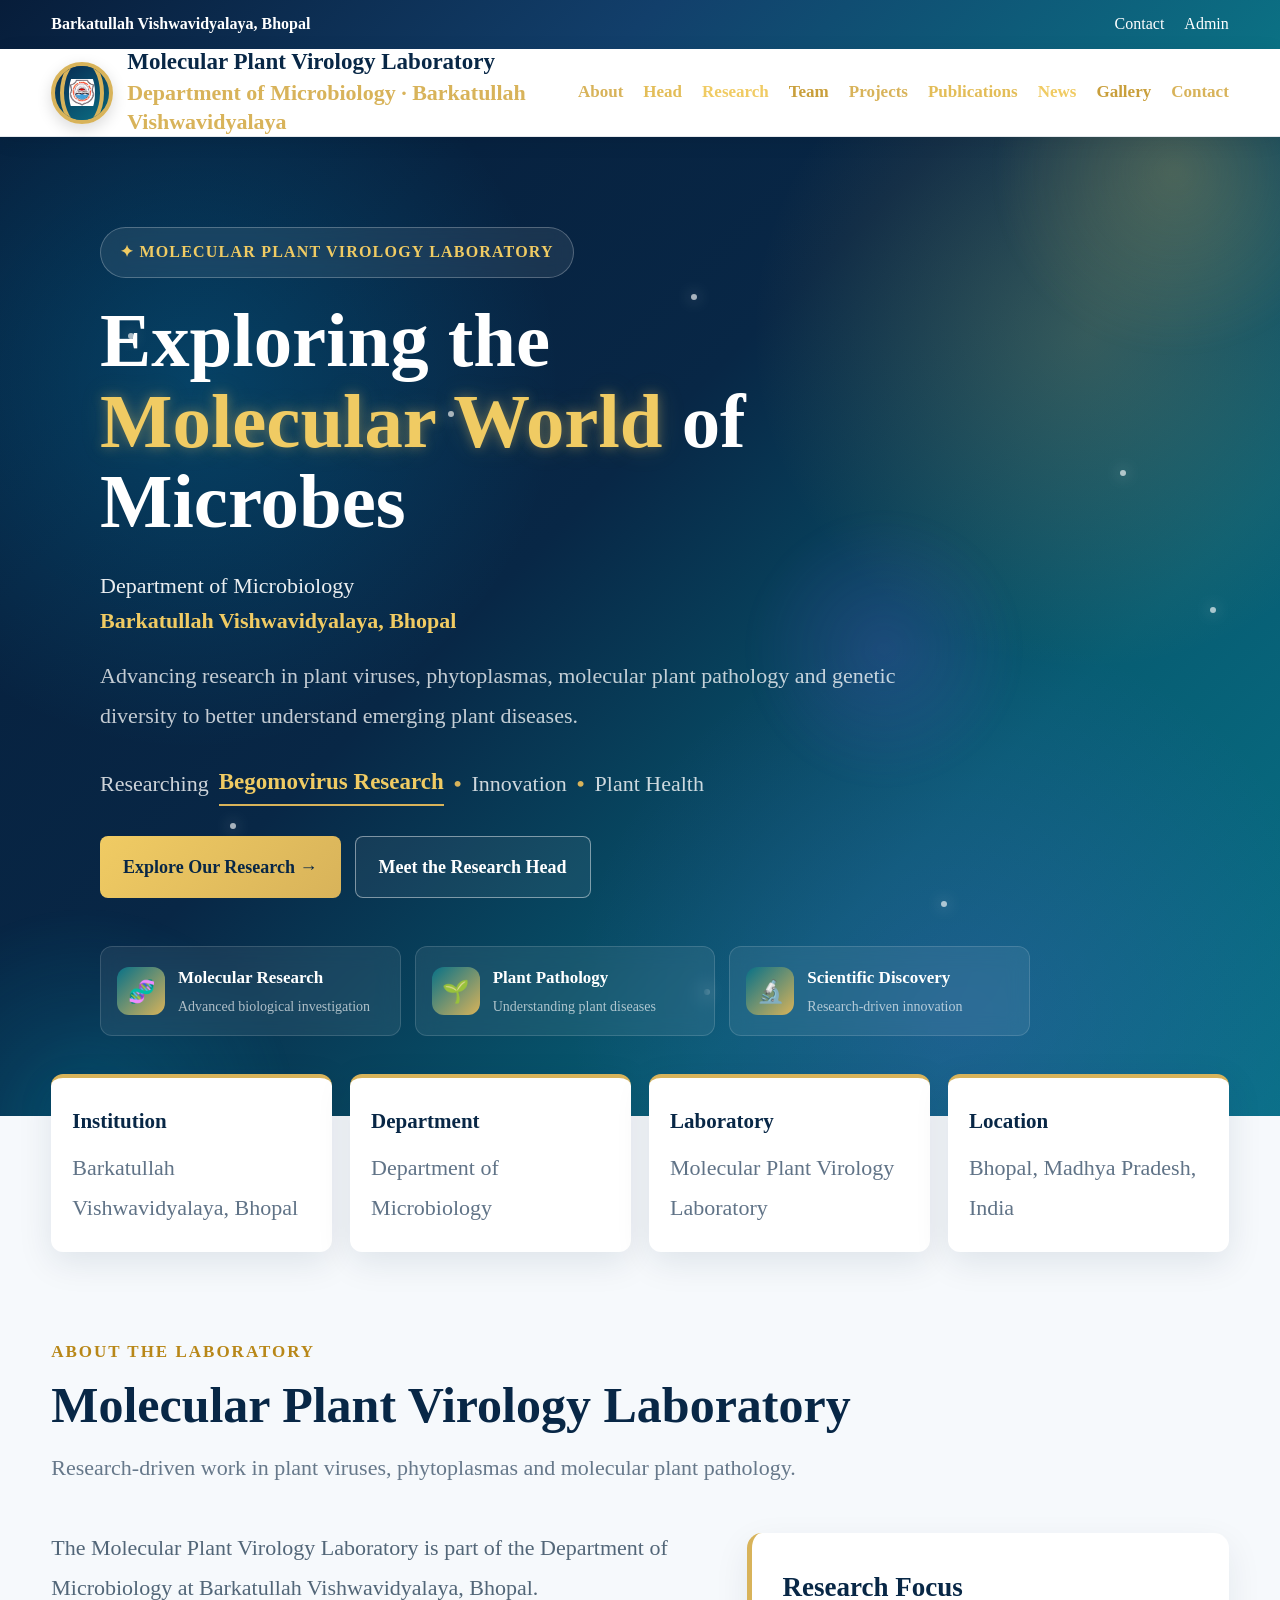
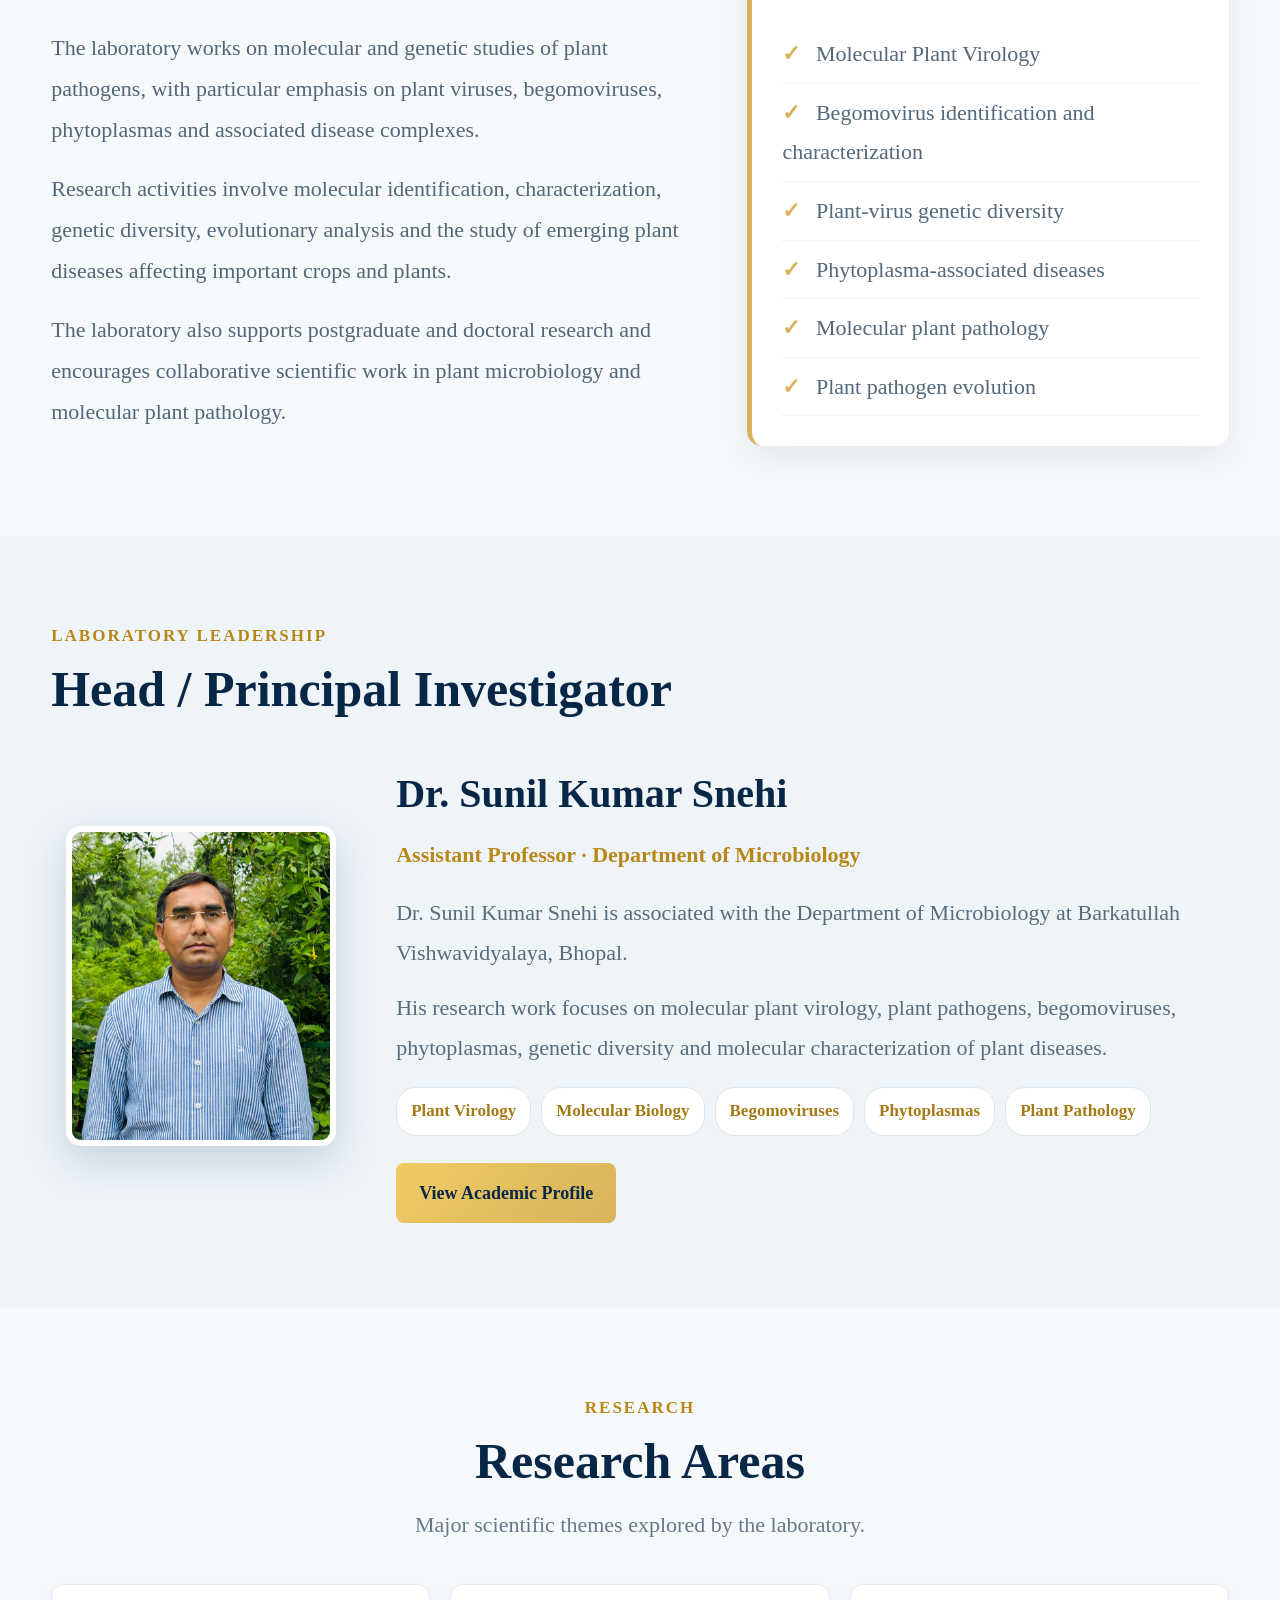
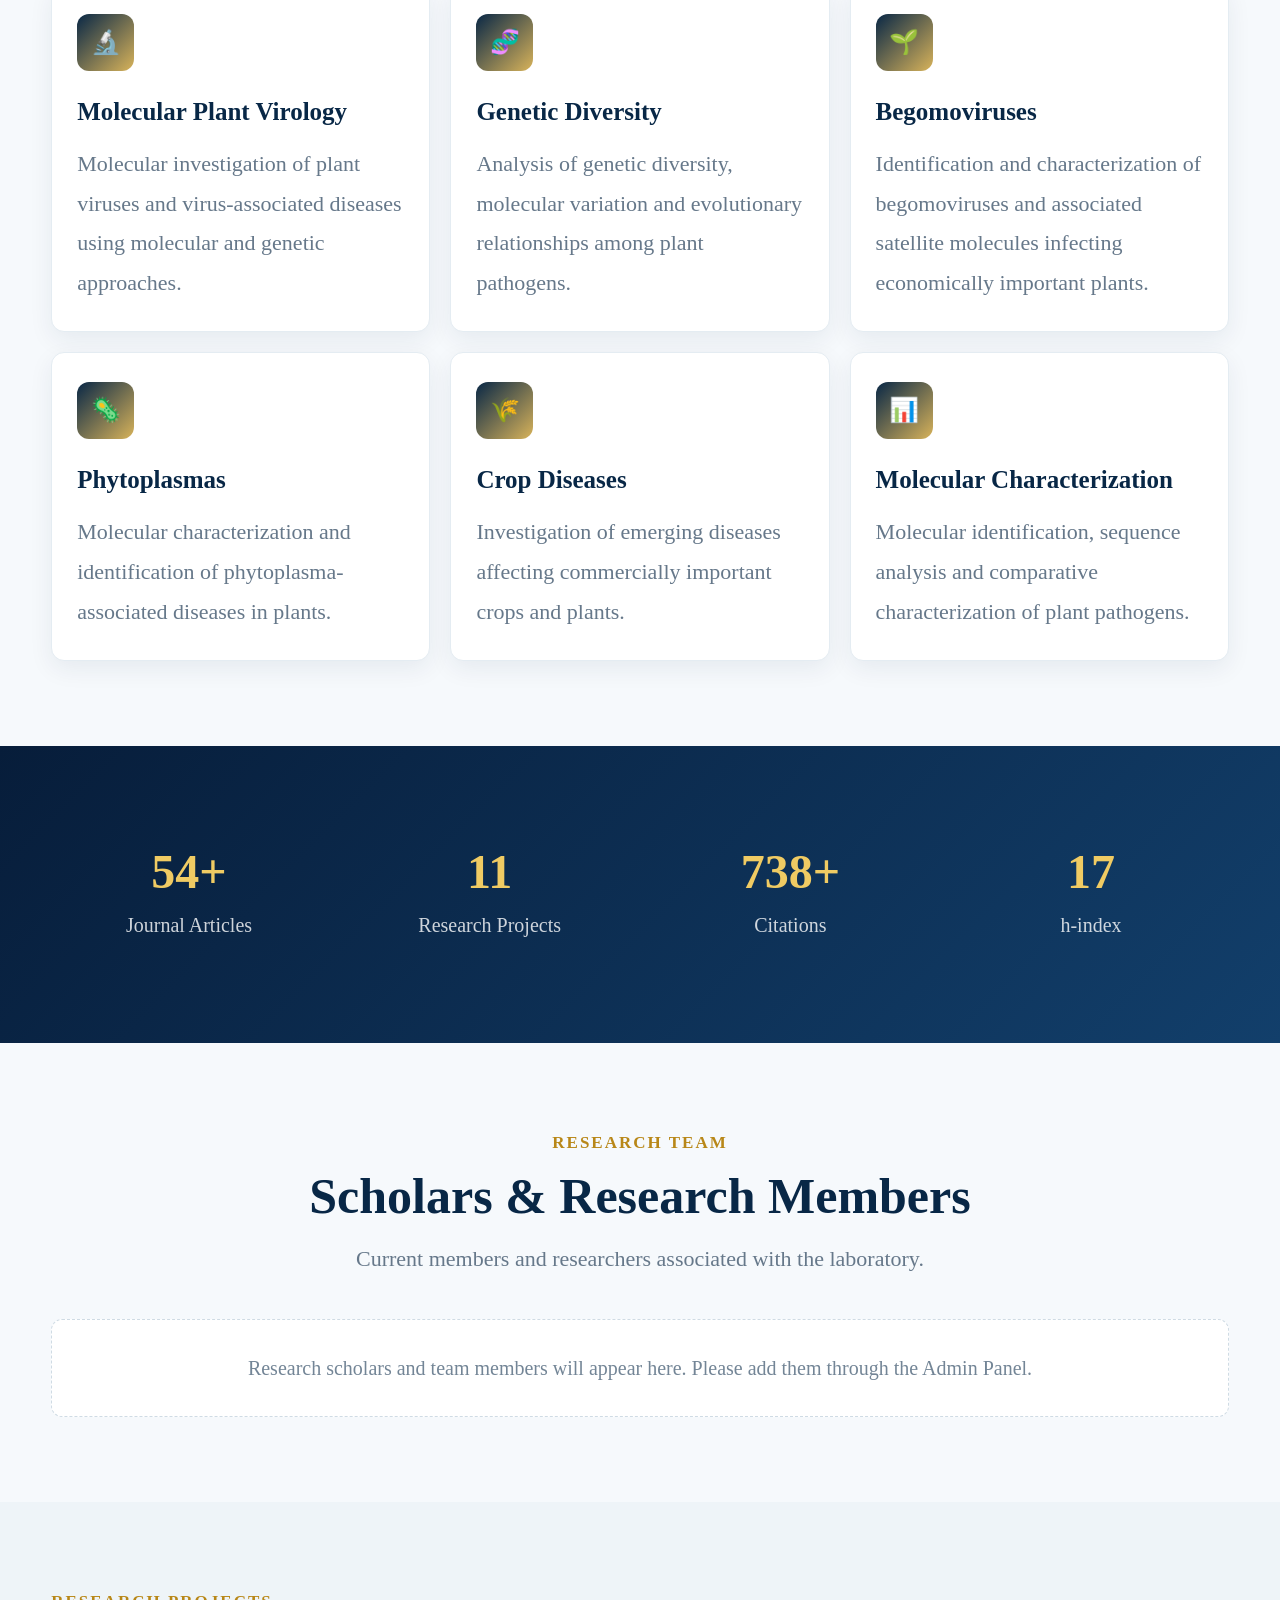
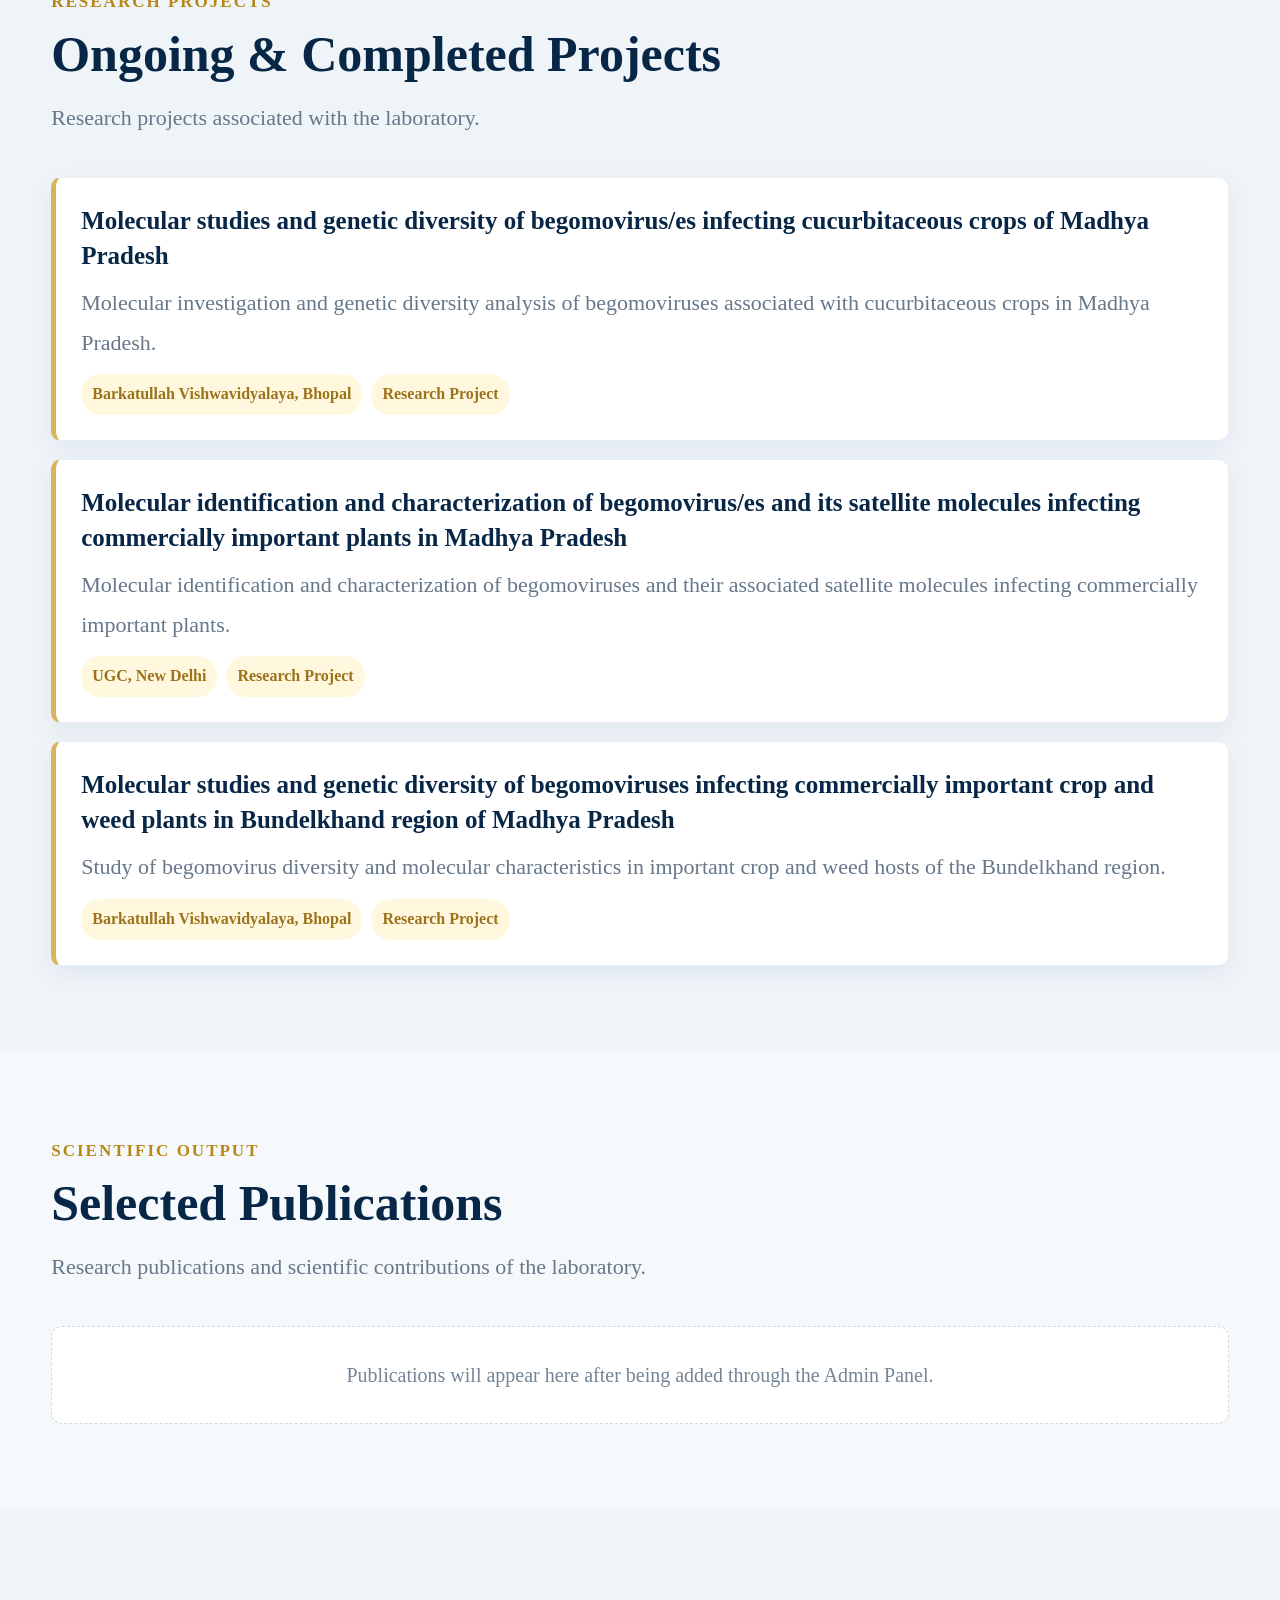
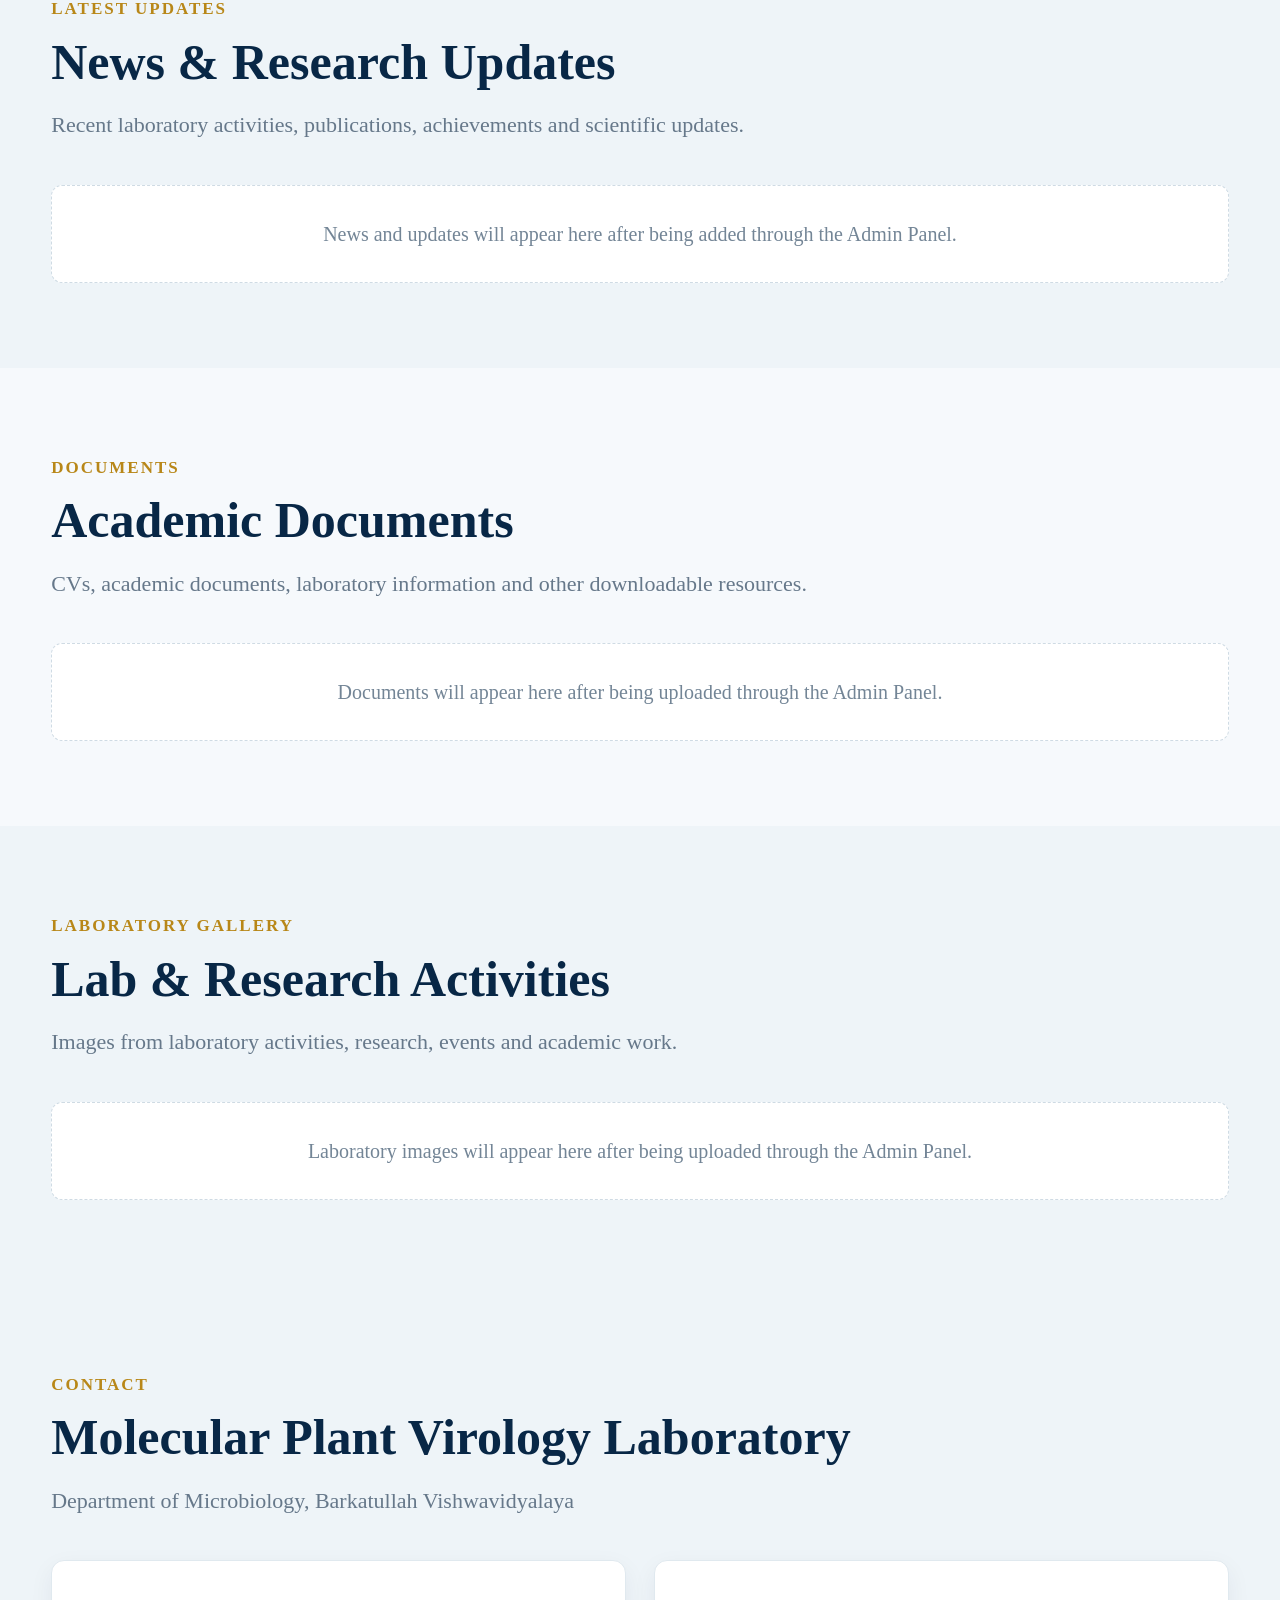
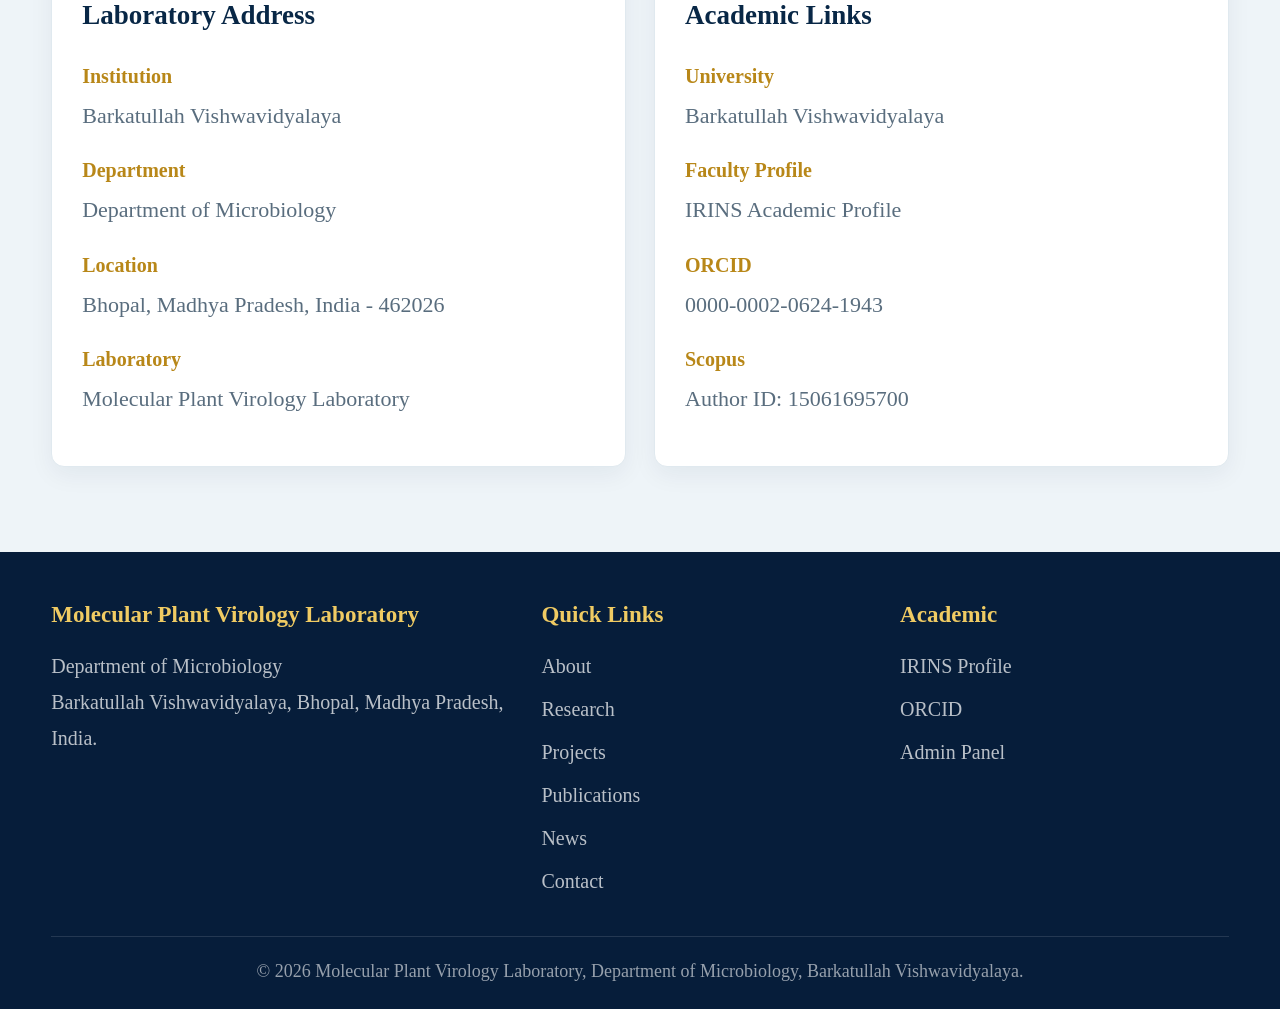
==== commit 4d44606a: "add university logo" ====
--- a/index.html
+++ b/index.html
@@ -70,7 +70,7 @@
                 <div class="university-logo">
 
                     <img
-                        src="university-logo.jpg"
+                        src="university-logo.jpeg"
                         alt="Barkatullah Vishwavidyalaya Logo"
                         class="university-logo"
                     >
@@ -2500,4 +2500,4 @@
     </script>
 
 </body>
-</html>+</html>
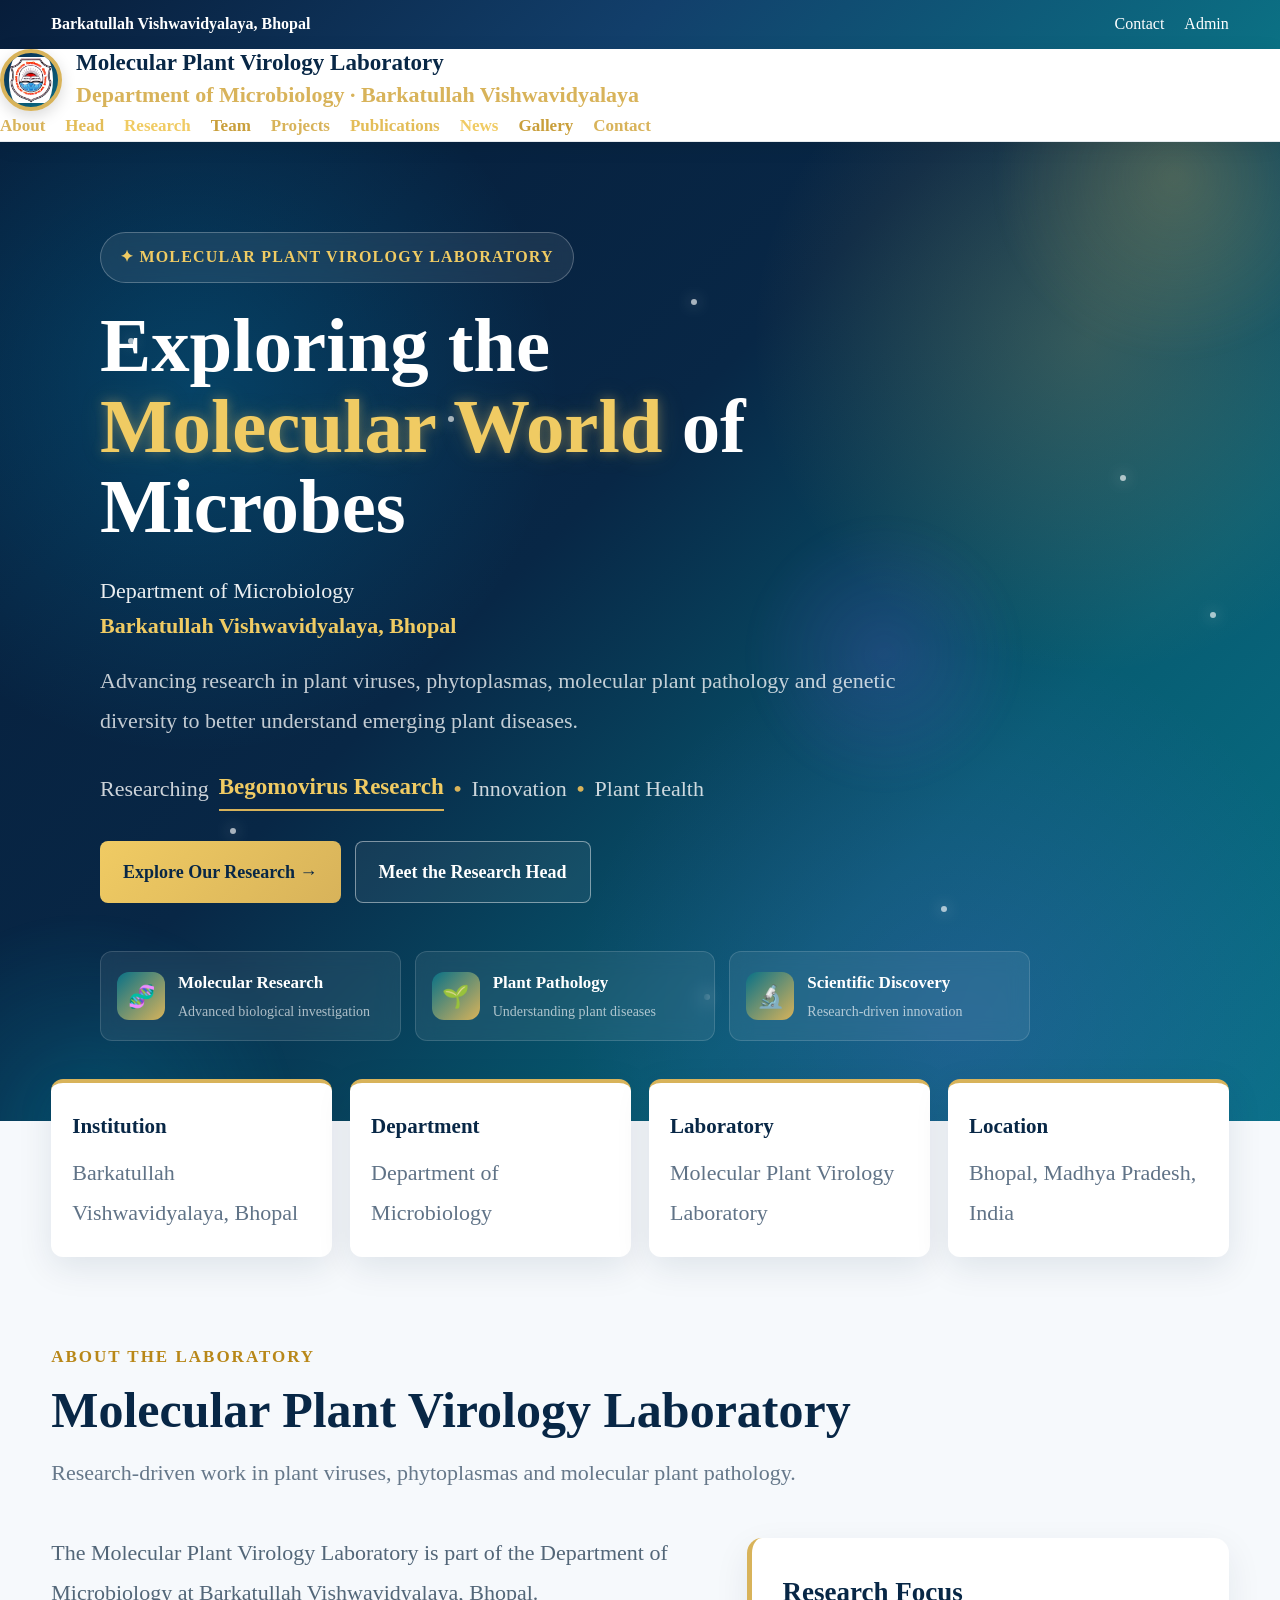
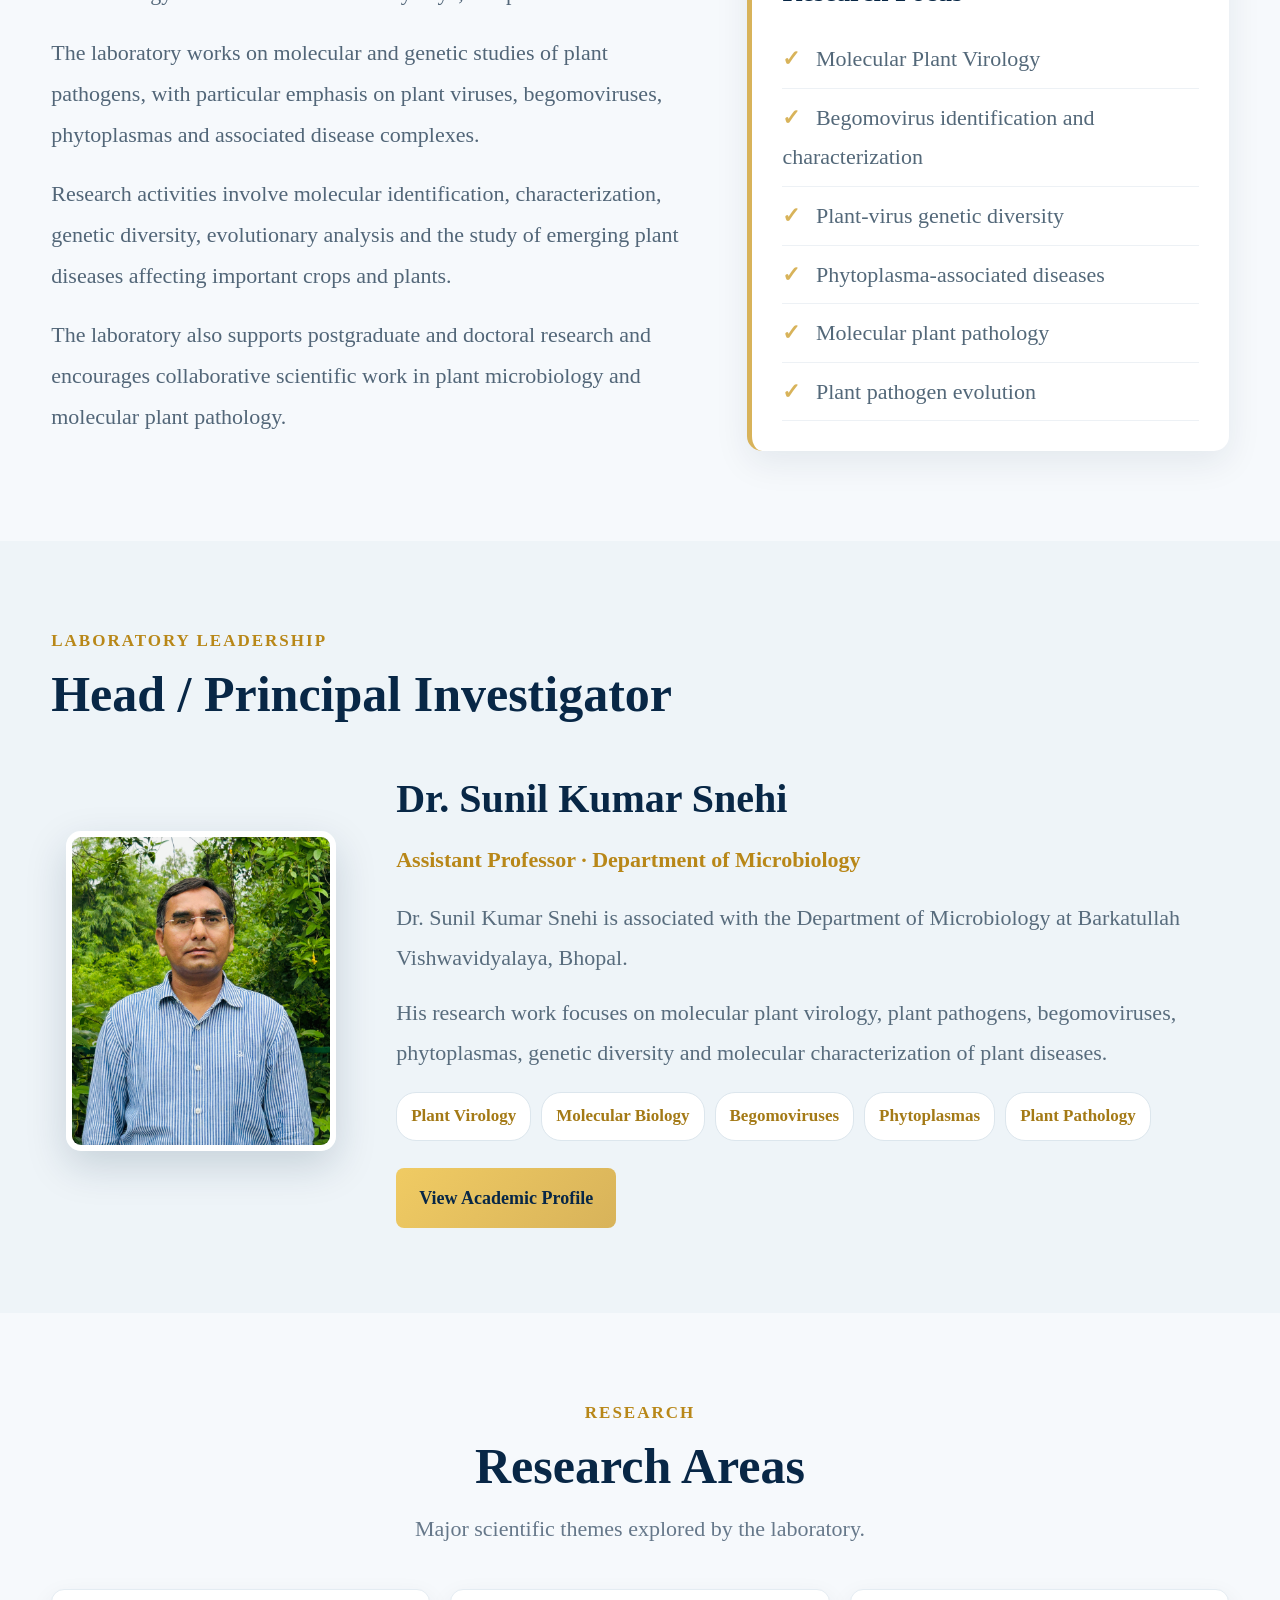
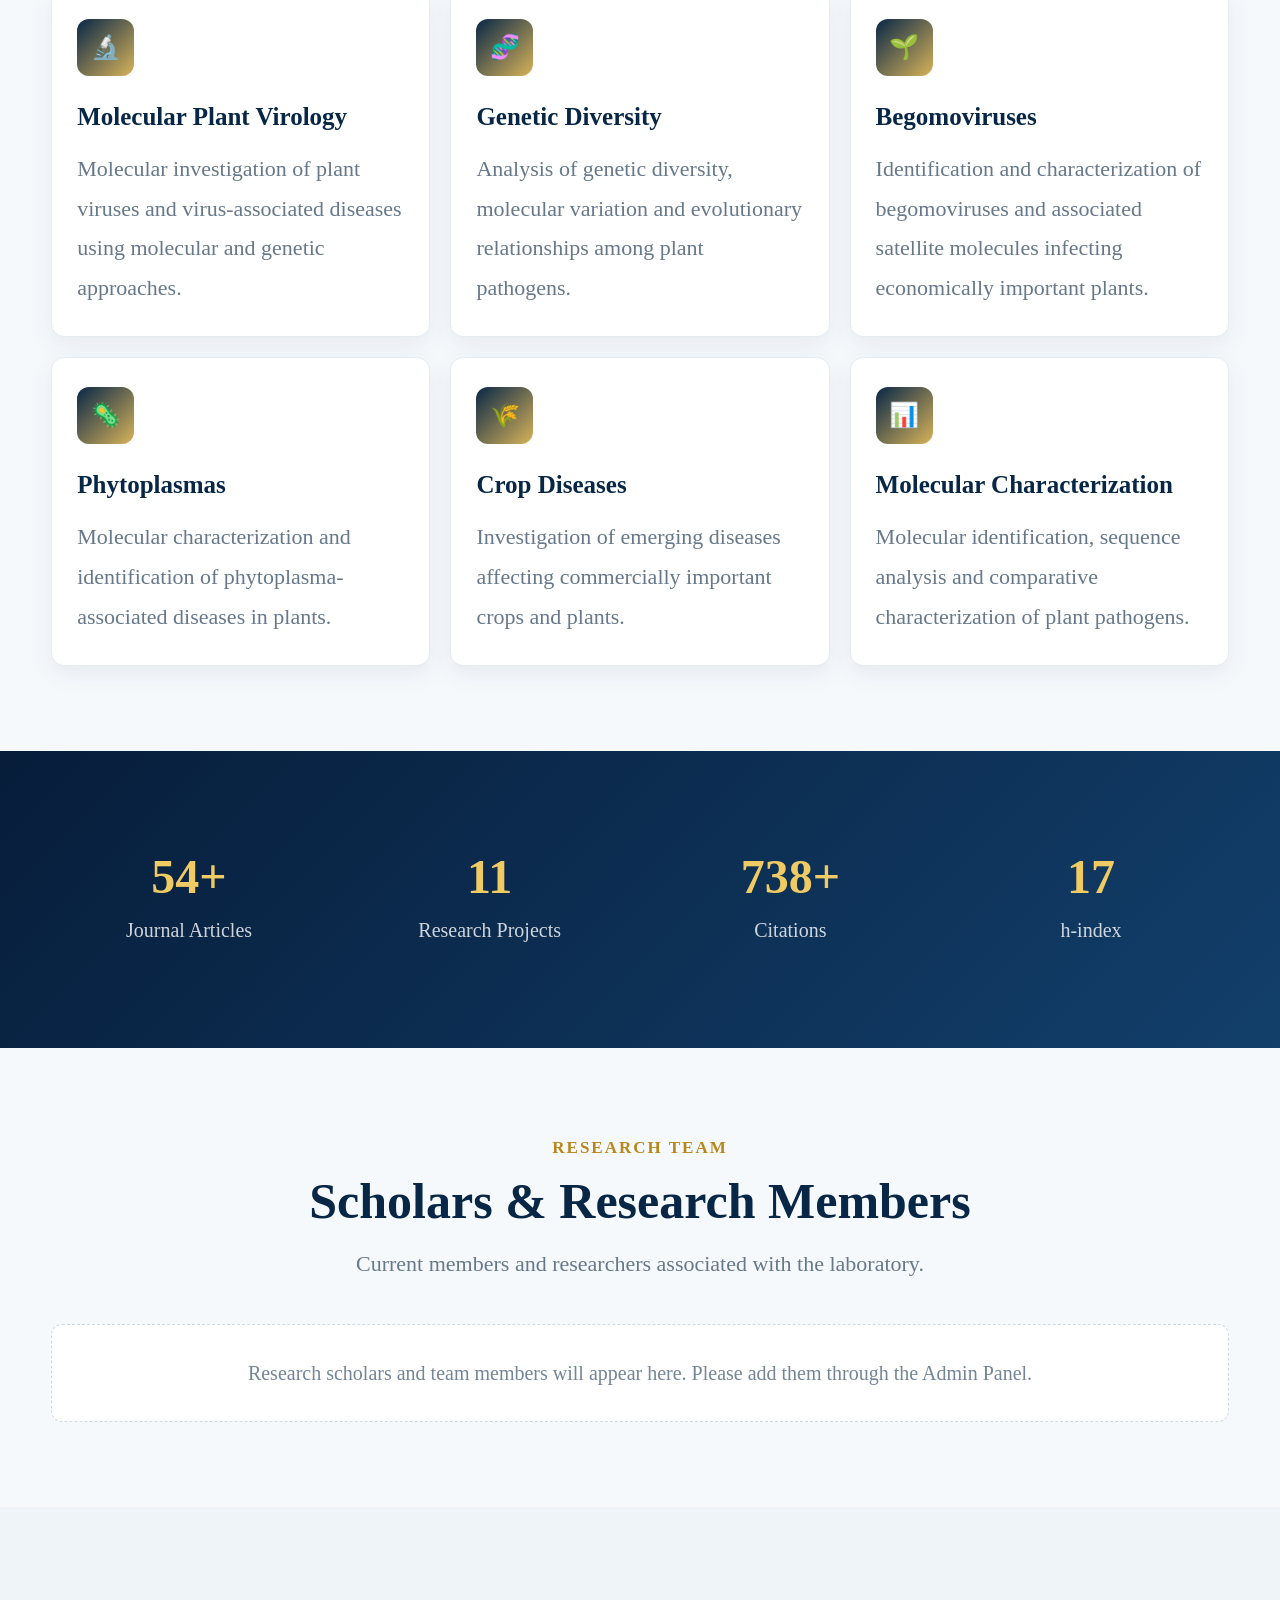
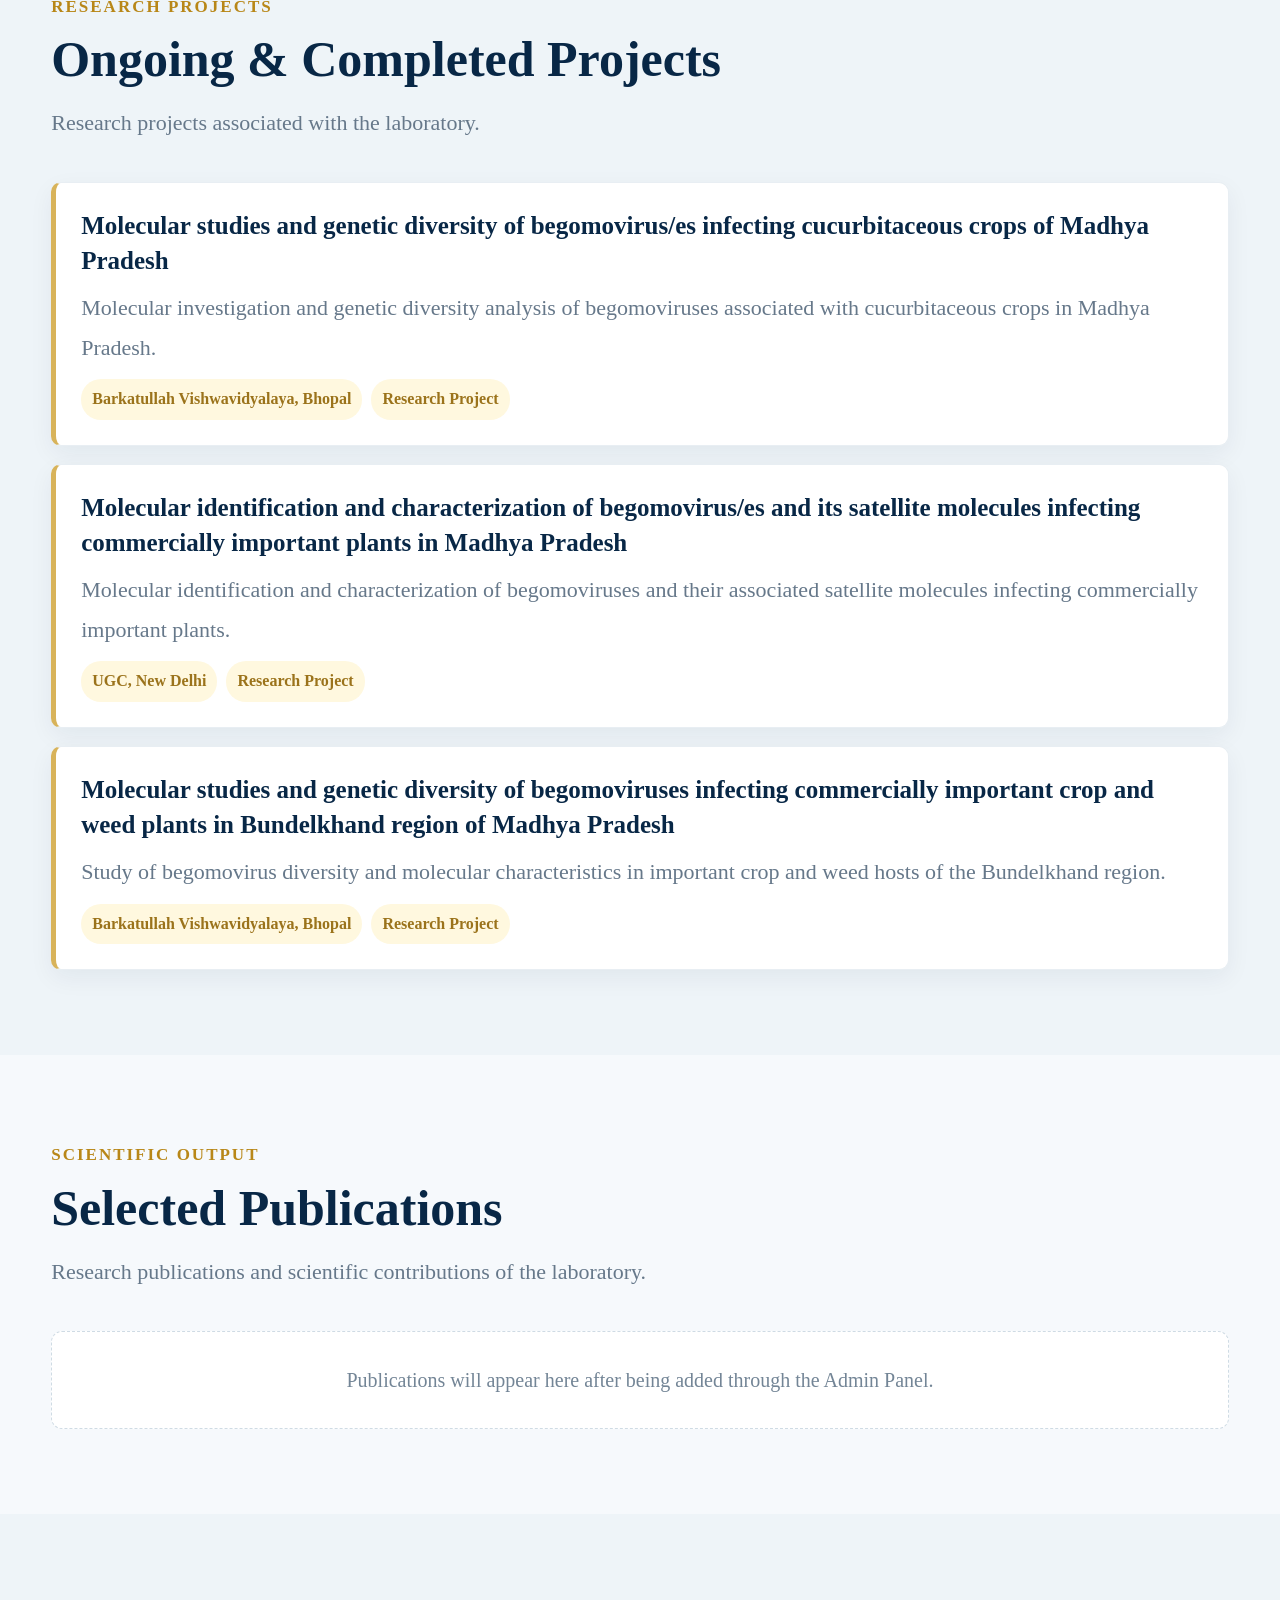
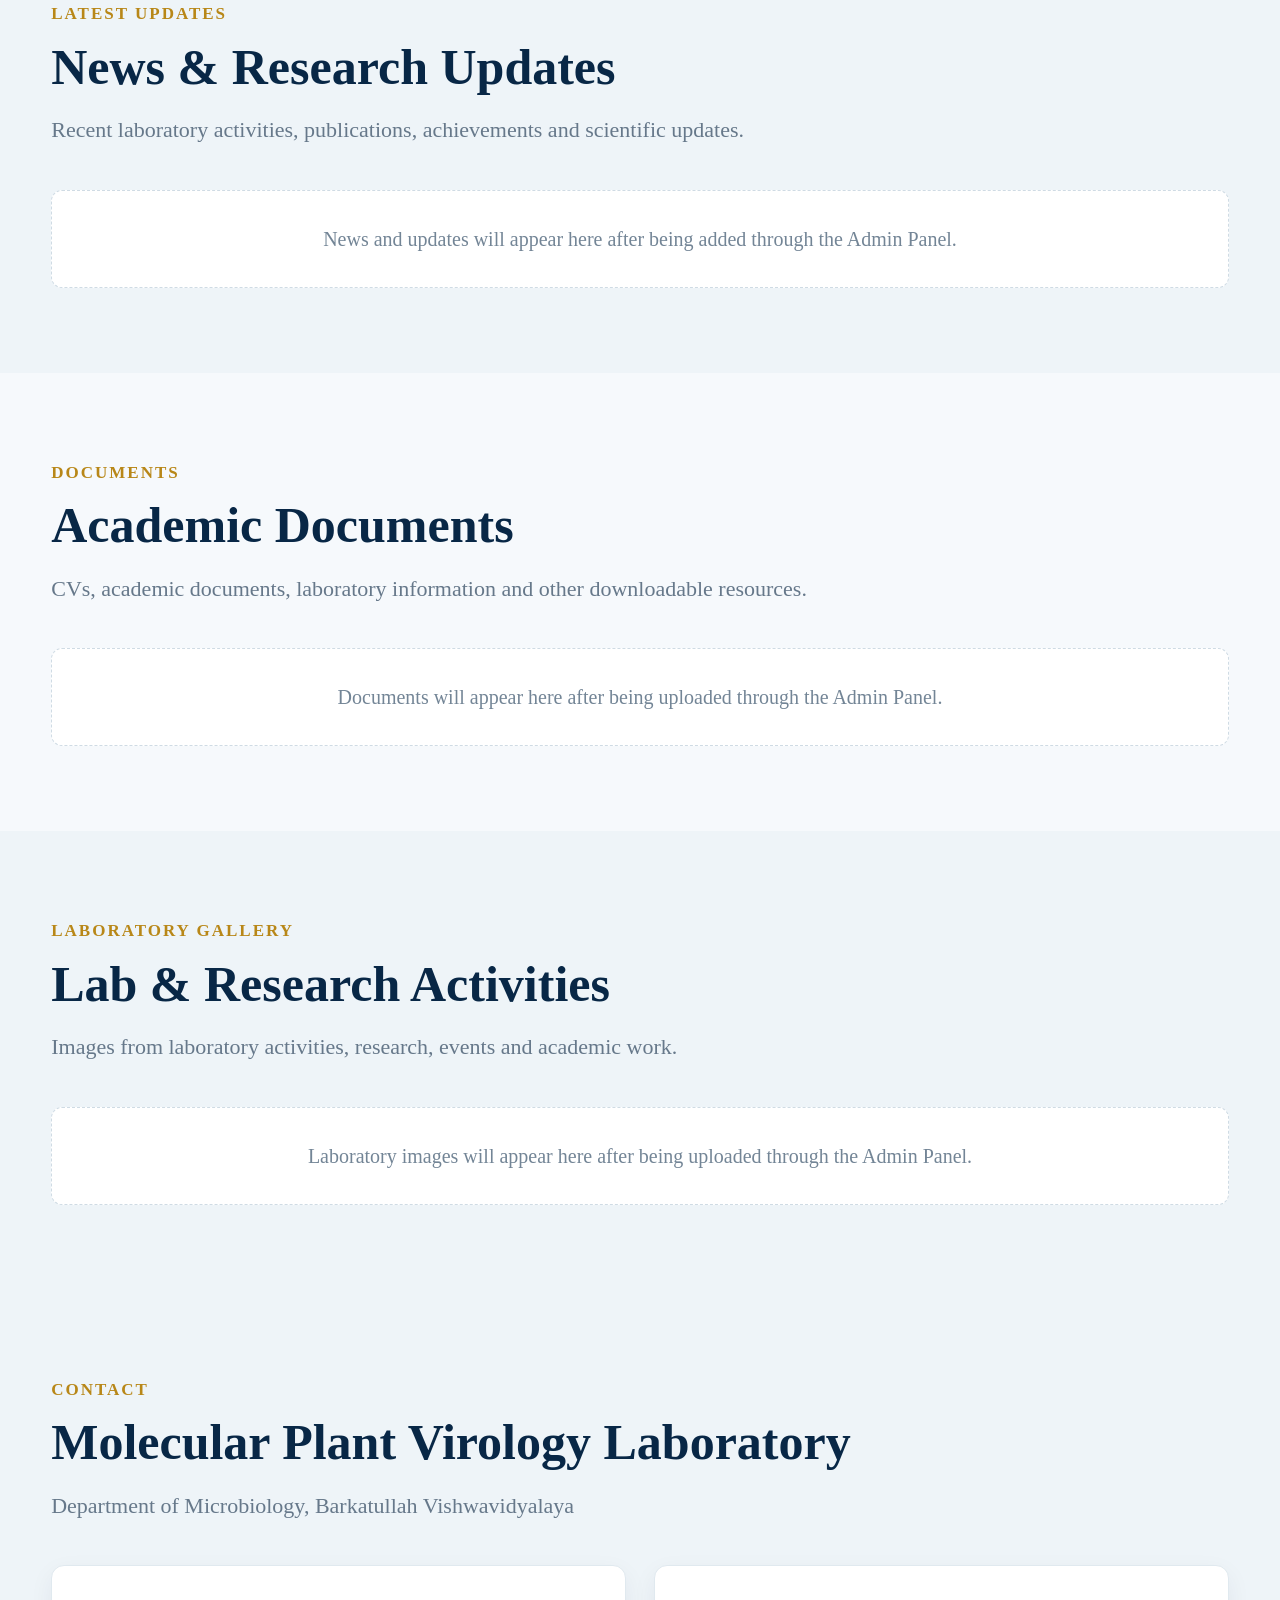
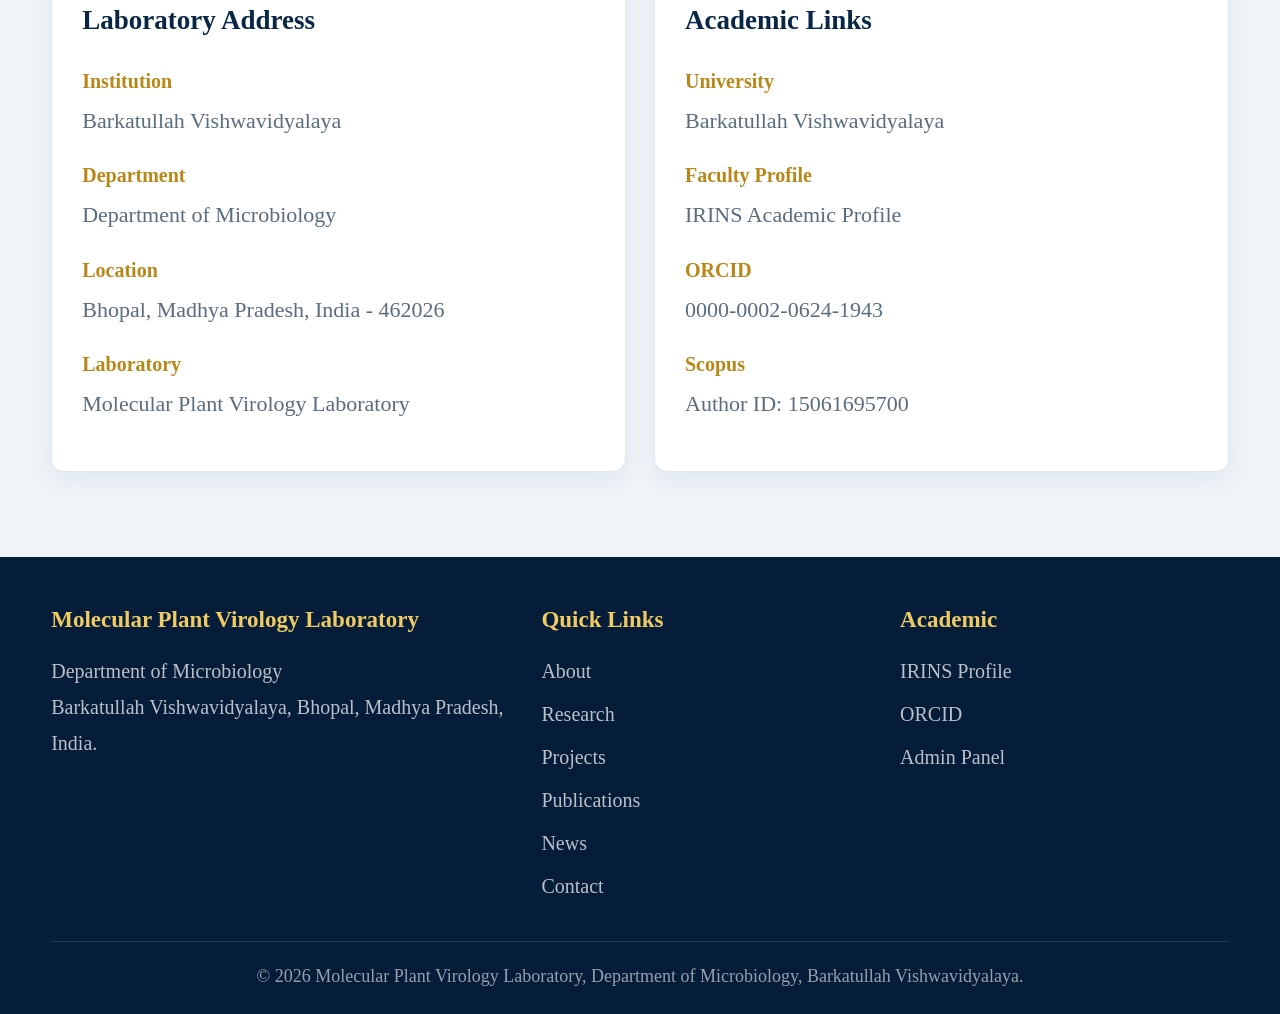
==== commit 60b73811: "add university logo" ====
--- a/index.html
+++ b/index.html
@@ -63,19 +63,17 @@
 
     <nav>
 
-        <div class="container nav-inner">
-
-            <div class="brand">
-
-                <div class="university-logo">
-
-                    <img
-                        src="university-logo.jpeg"
-                        alt="Barkatullah Vishwavidyalaya Logo"
-                        class="university-logo"
-                    >
-
-                </div>
+       <div class="brand">
+
+    <div class="university-logo">
+
+        <img
+            src="university-logo.jpeg"
+            alt="Barkatullah Vishwavidyalaya Logo"
+            class="university-logo-img"
+        >
+
+    </div>
 
                 <div class="brand-text">
 
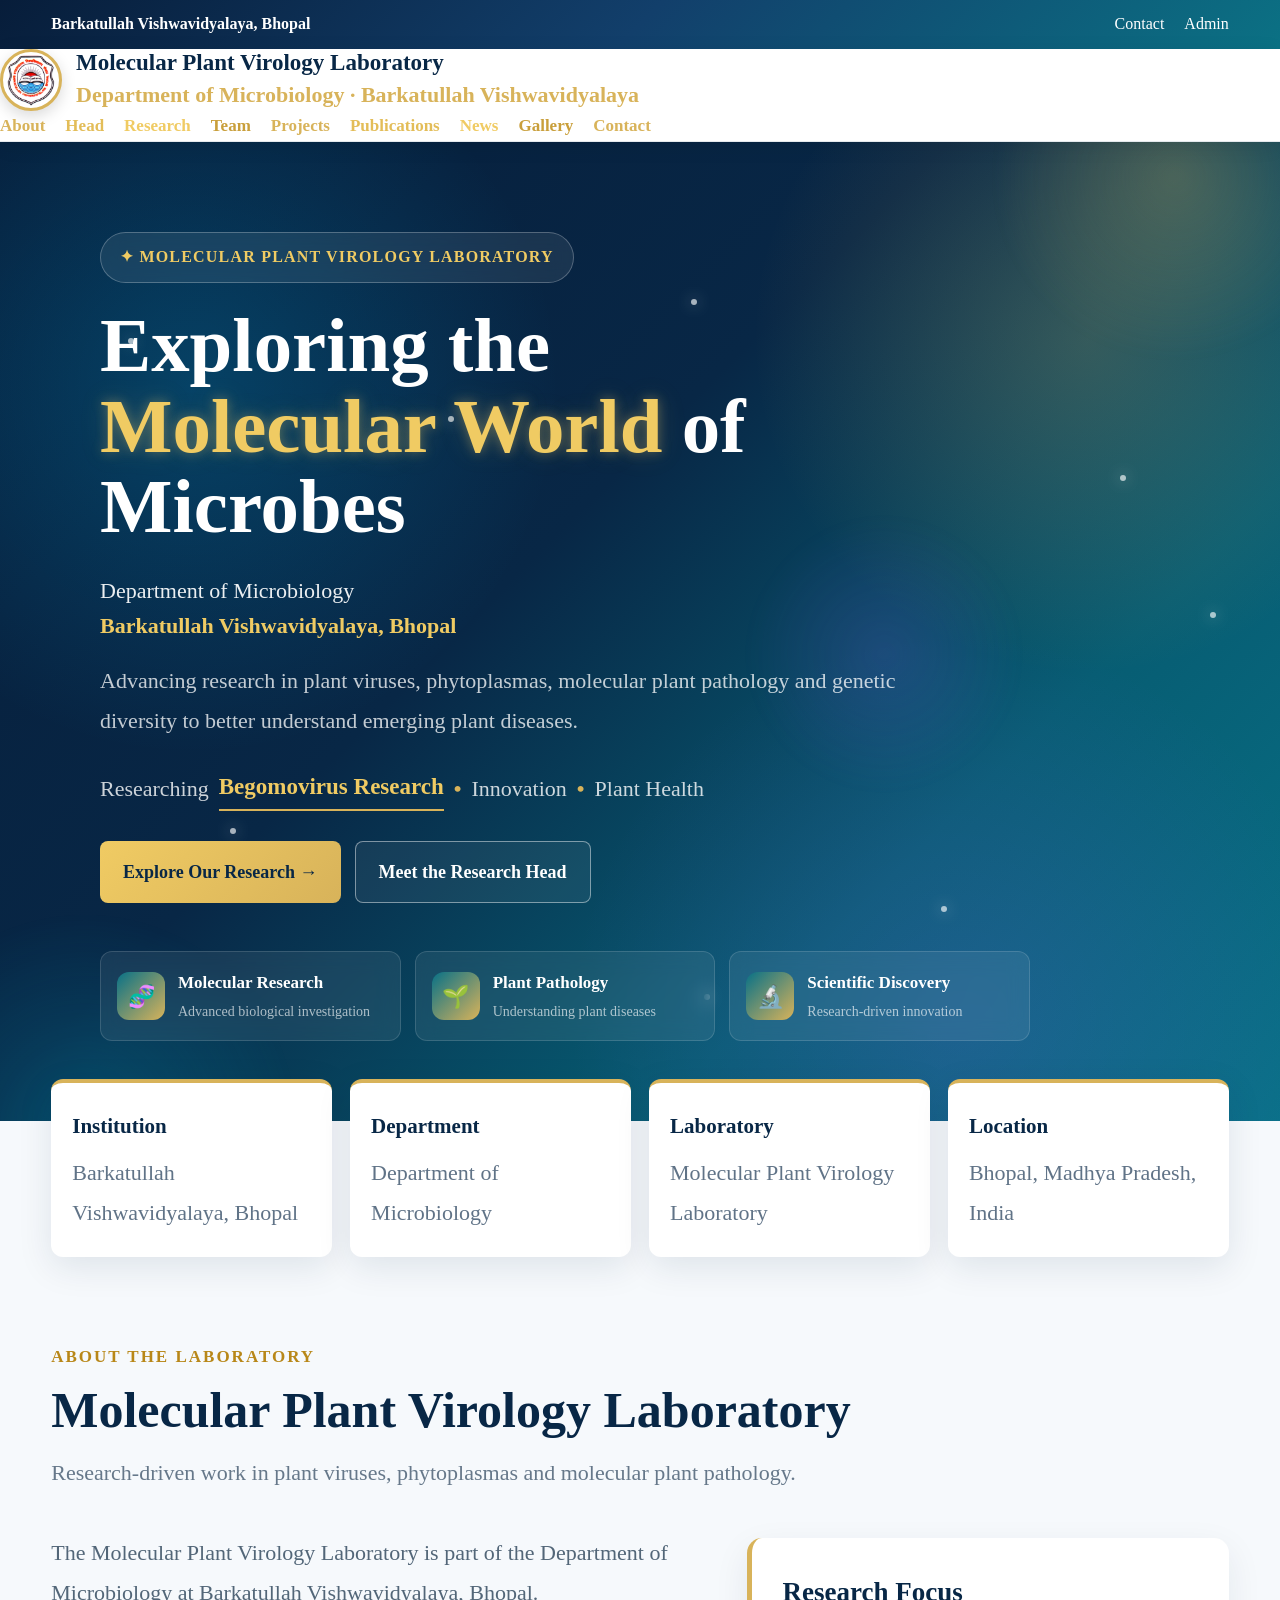
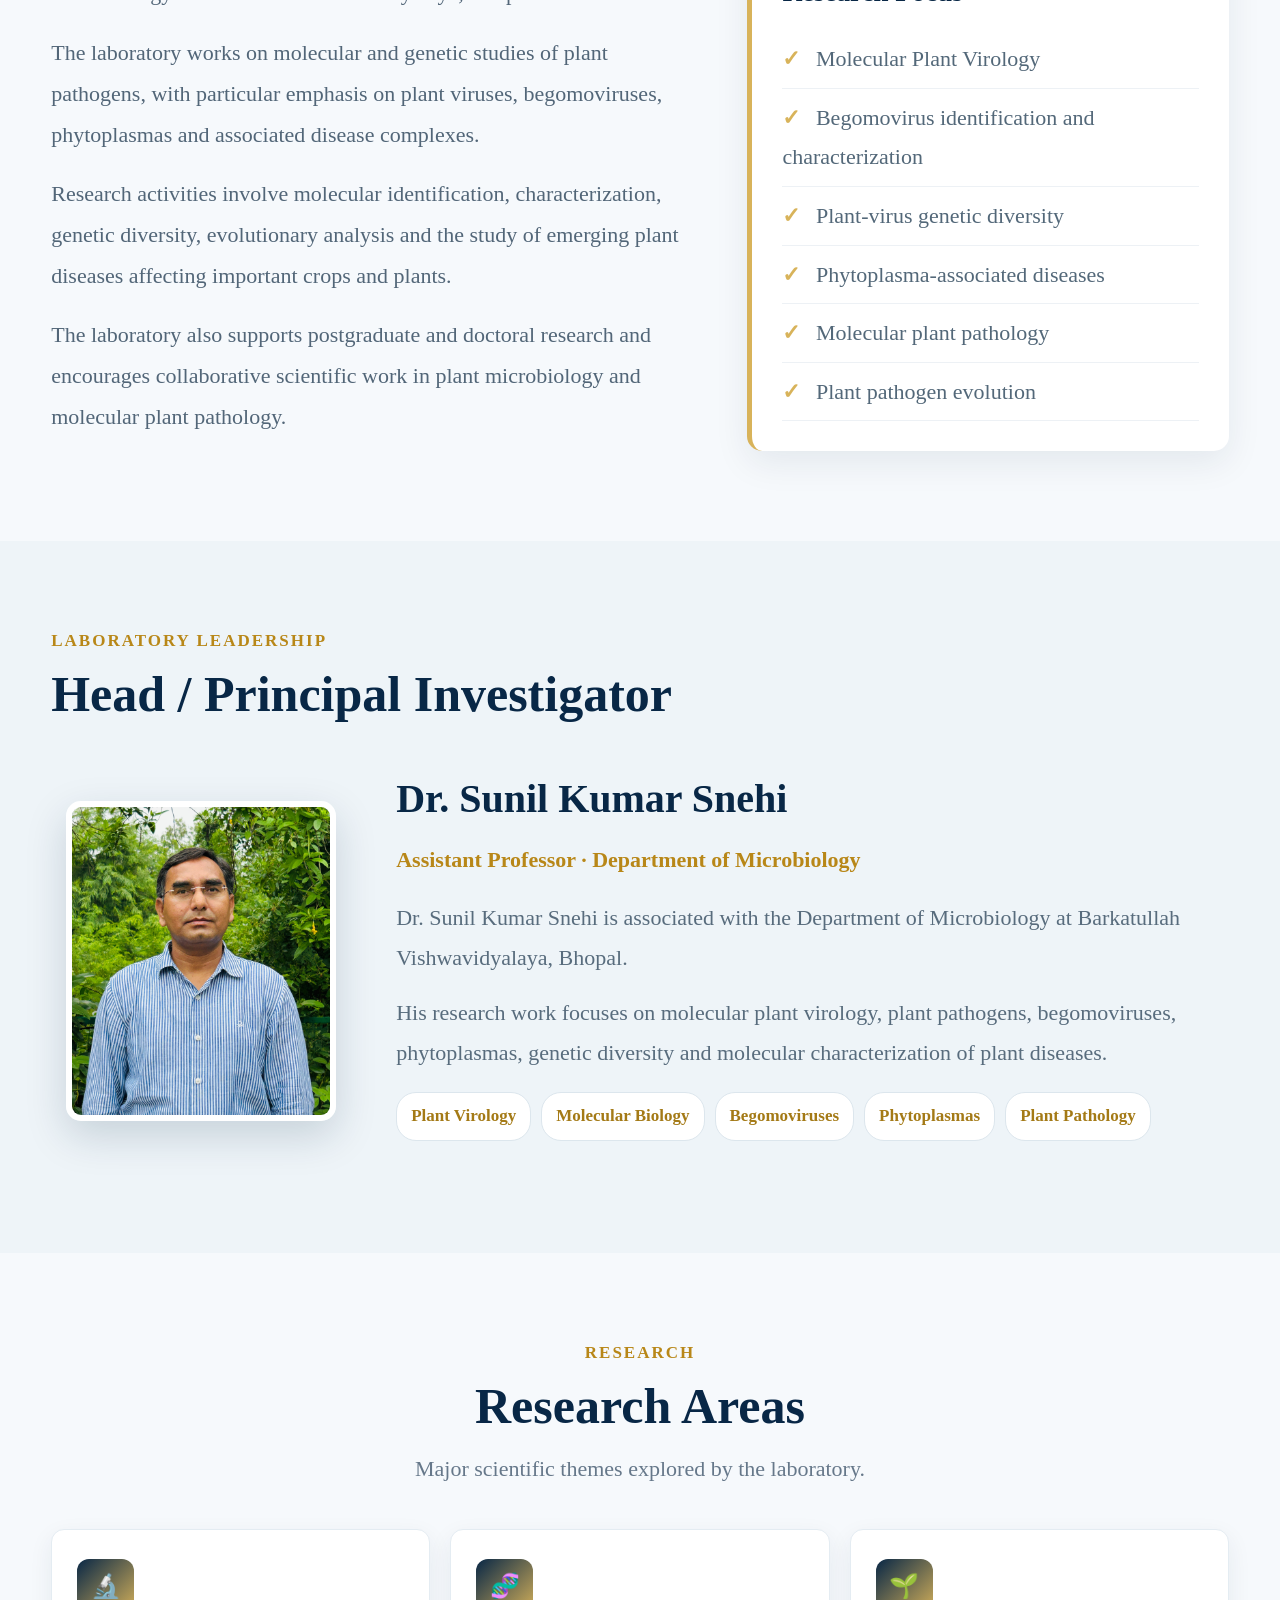
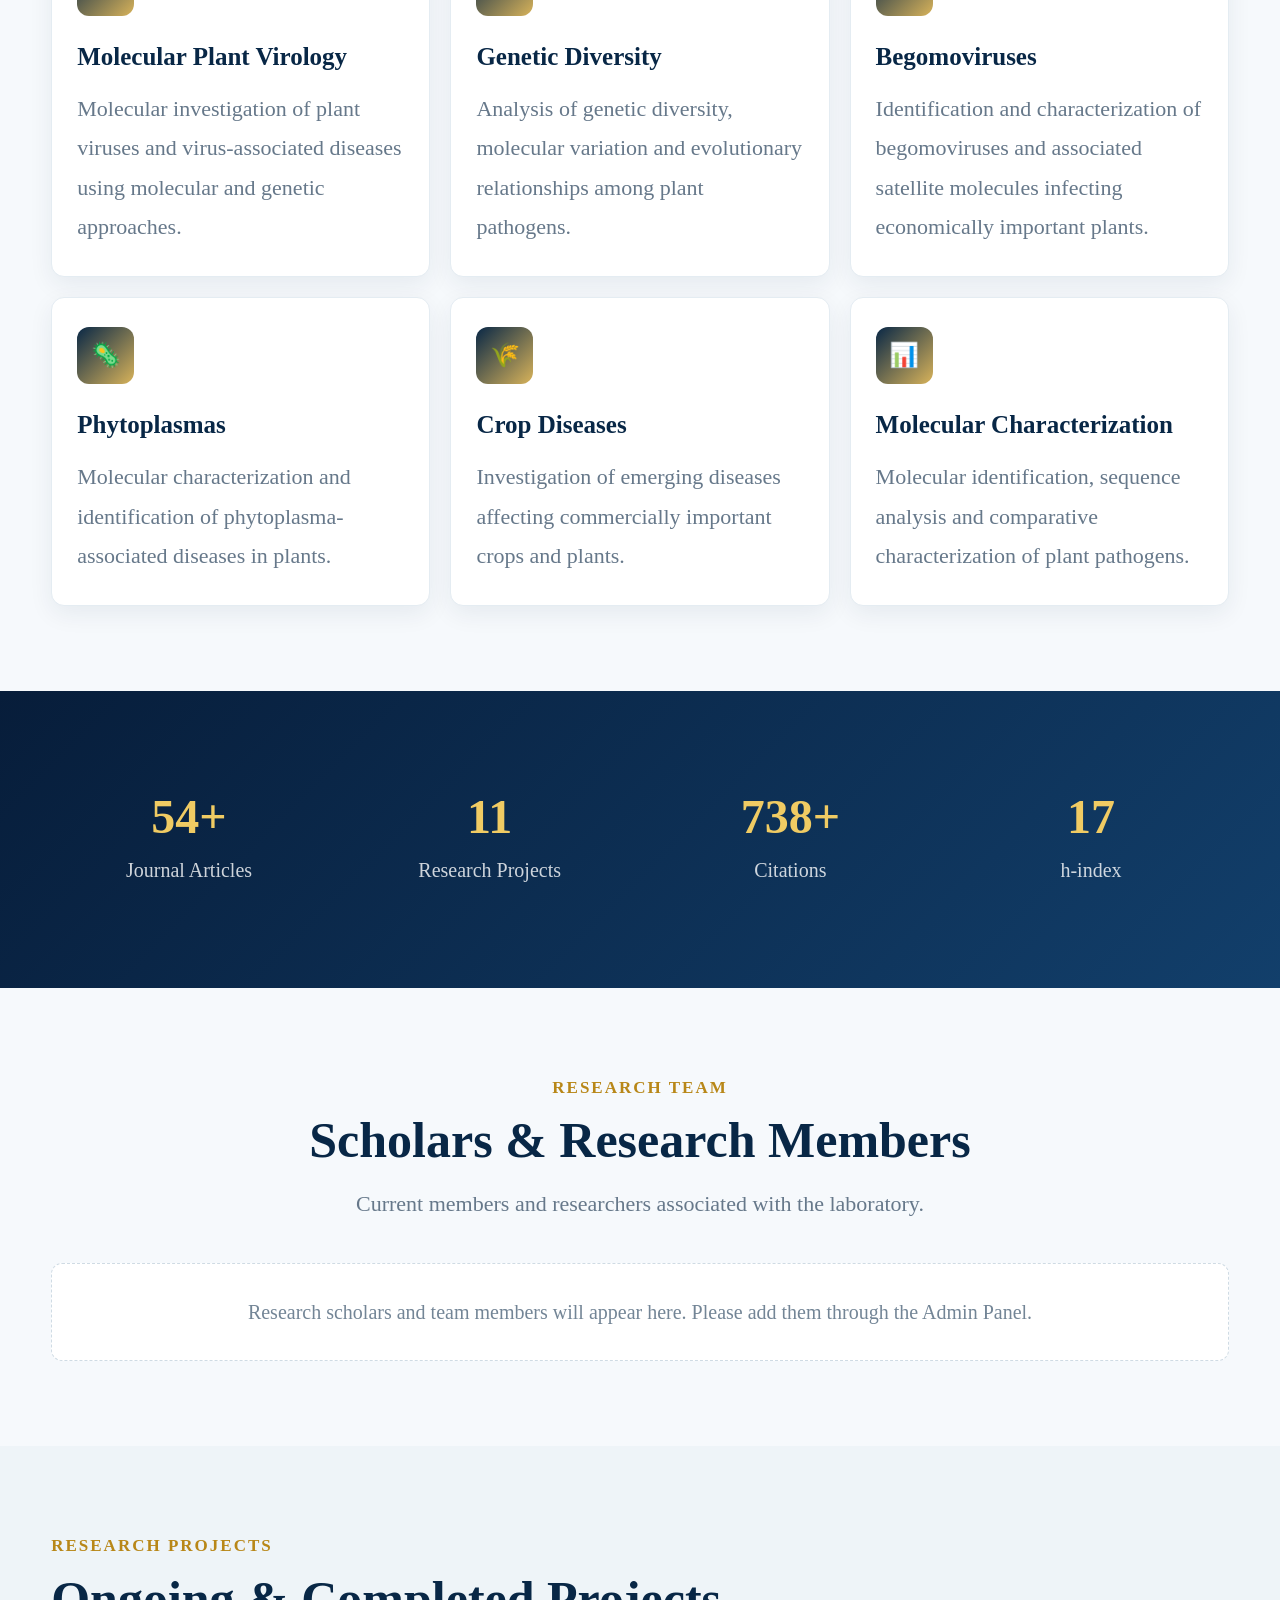
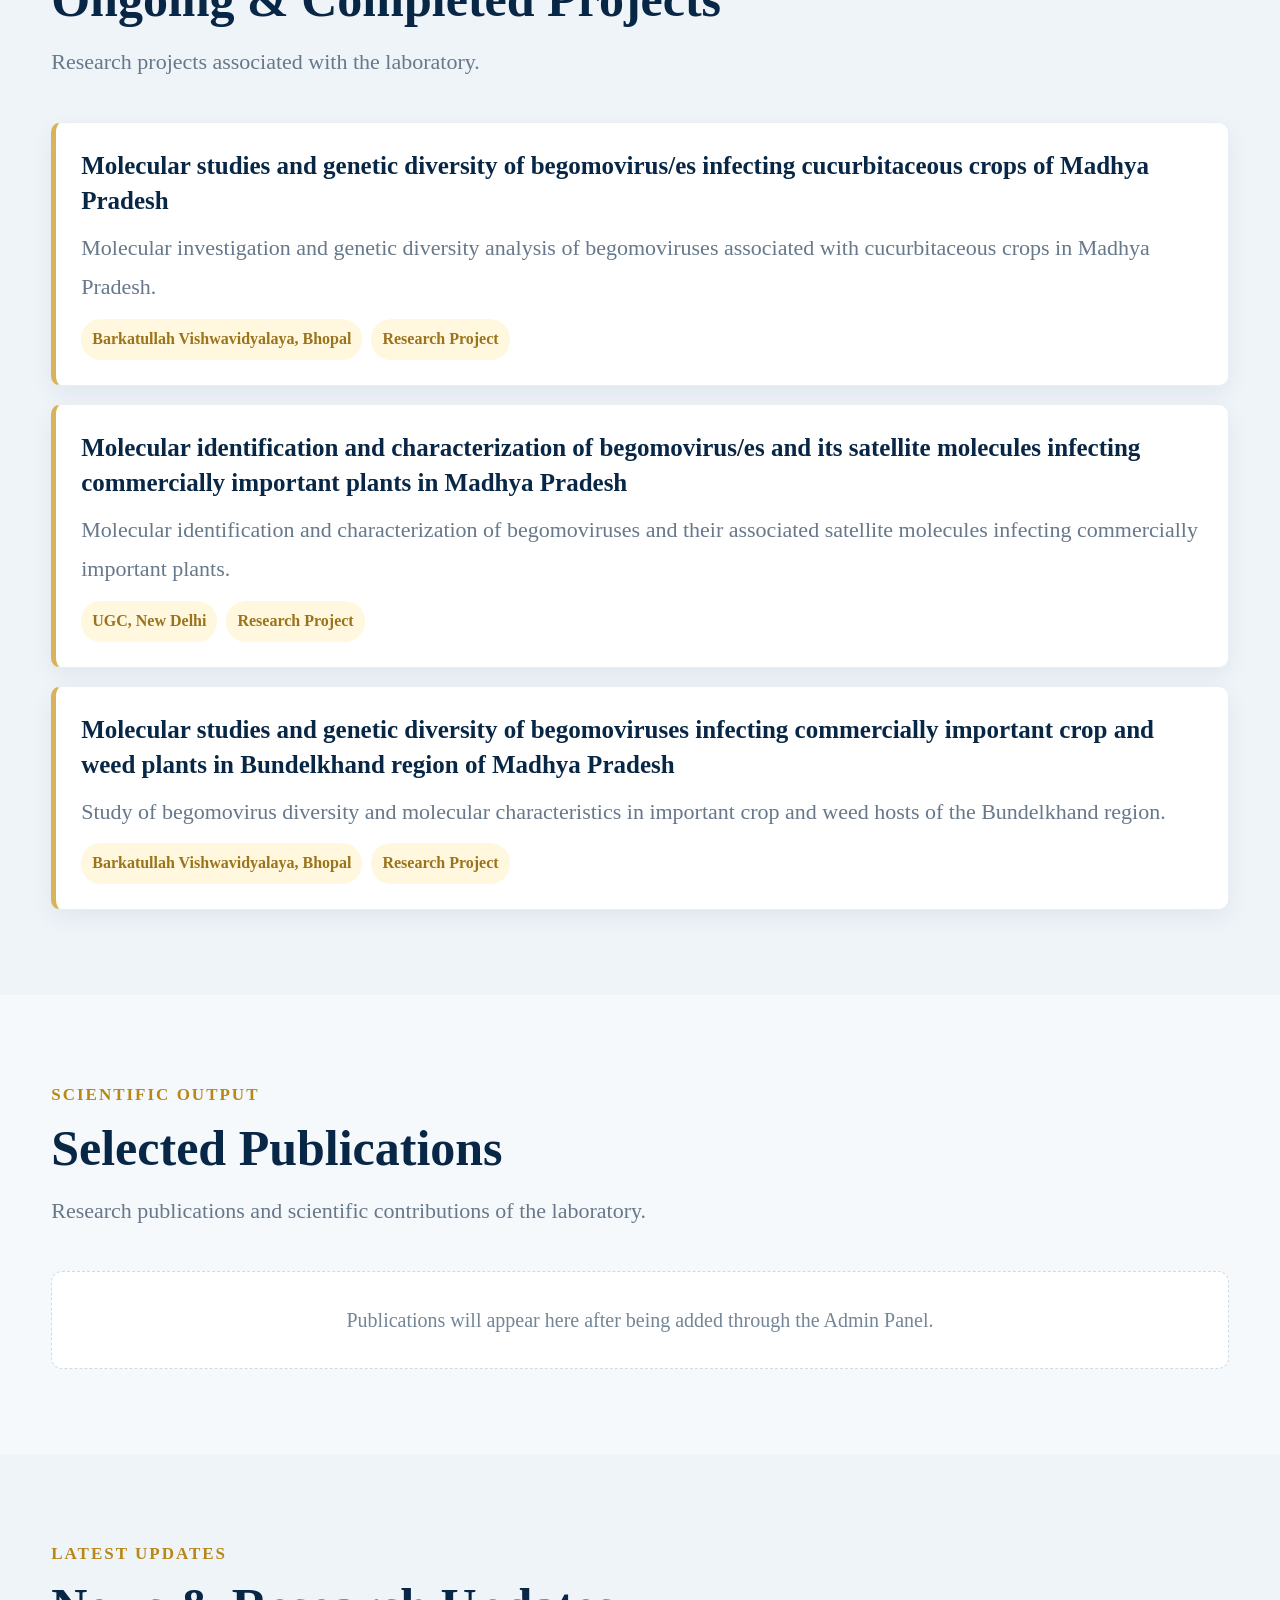
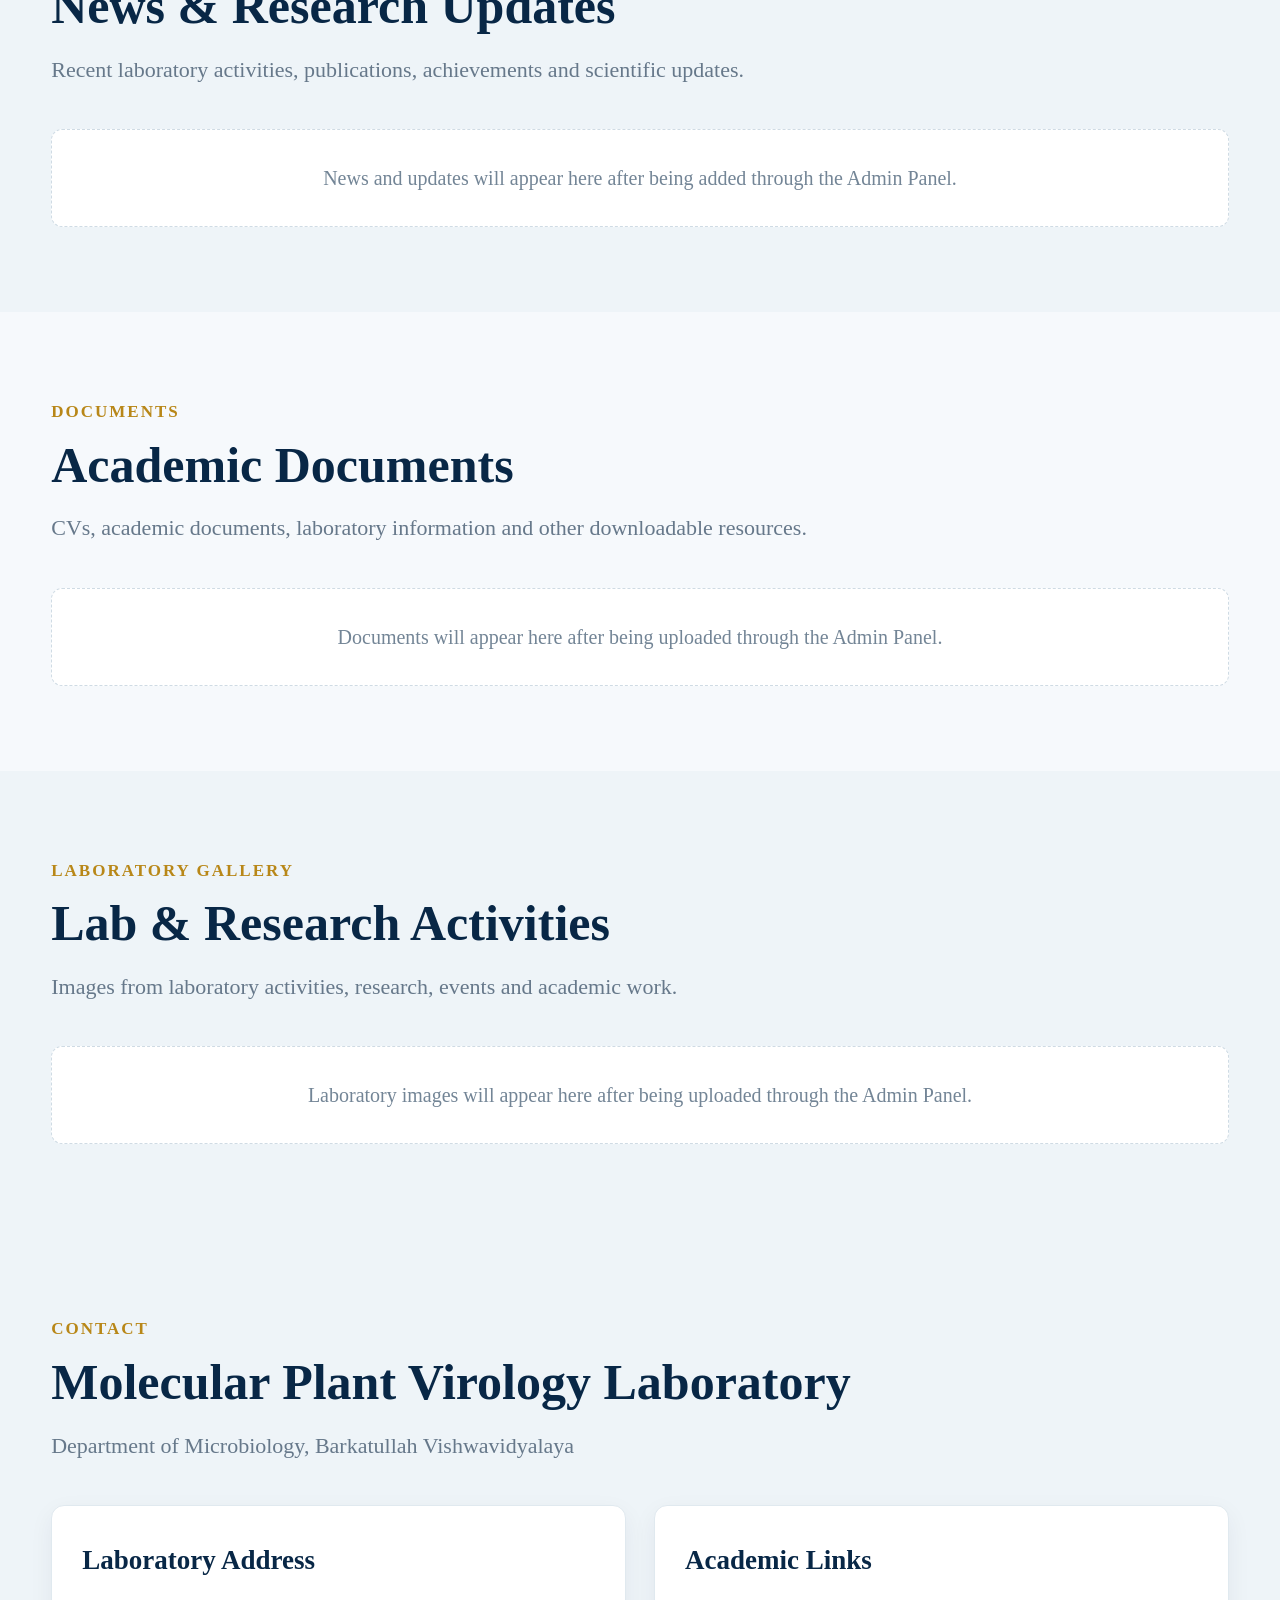
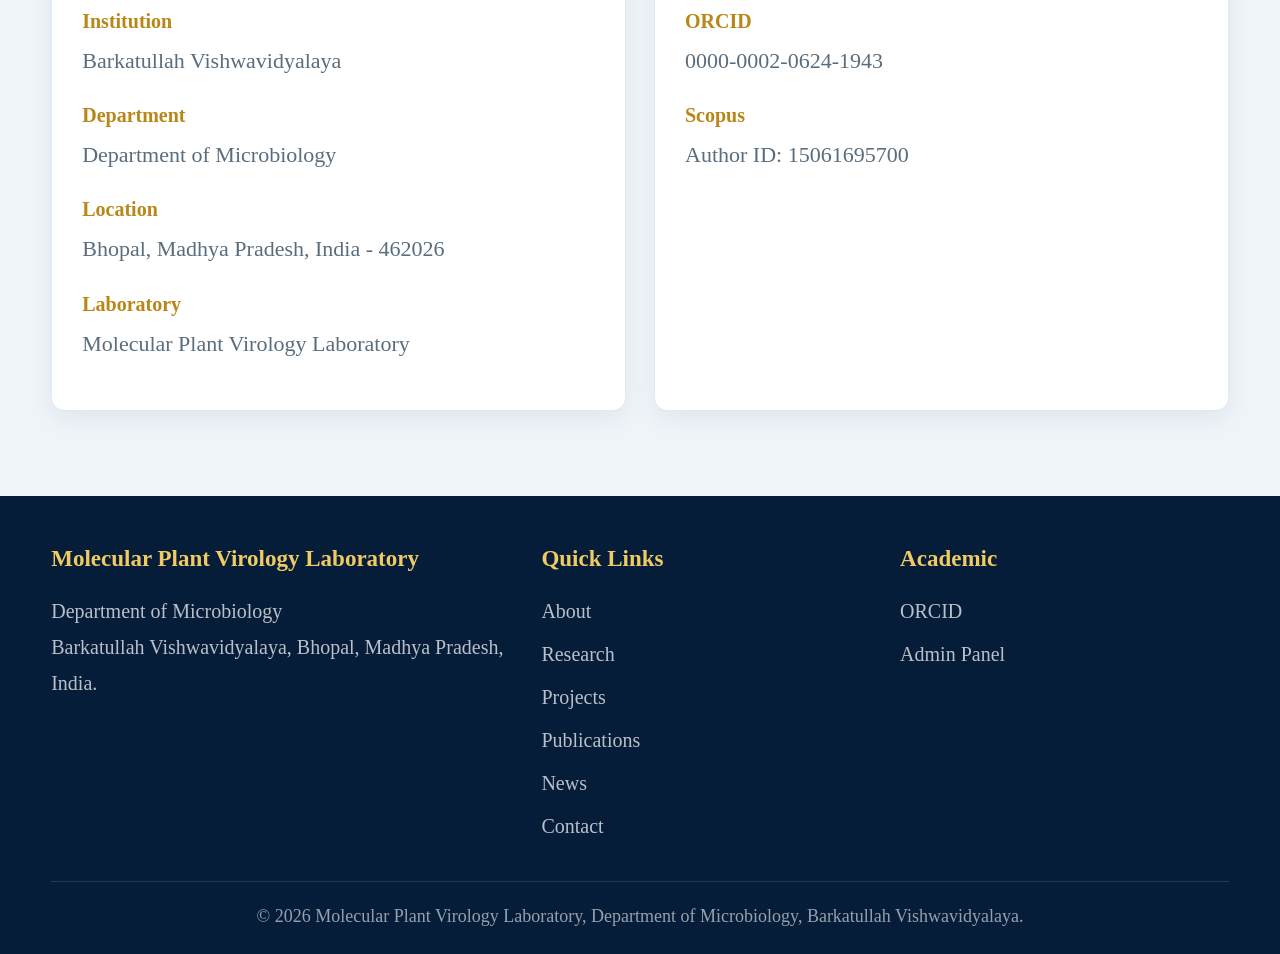
==== commit 56ed4eed: "remove profile" ====
--- a/index.html
+++ b/index.html
@@ -611,15 +611,6 @@
                     </div>
 
 
-                    <a
-                        href="https://bubhopal.irins.org/profile/557330"
-                        target="_blank"
-                        rel="noopener"
-                        class="btn btn-primary"
-                    >
-                        View Academic Profile
-                    </a>
-
                 </div>
 
             </div>
@@ -1312,40 +1303,6 @@
                     <h3>
                         Academic Links
                     </h3>
-
-
-                    <div class="contact-item">
-
-                        <strong>
-                            University
-                        </strong>
-
-                        <a
-                            href="https://bubhopal.ac.in/"
-                            target="_blank"
-                            rel="noopener"
-                        >
-                            Barkatullah Vishwavidyalaya
-                        </a>
-
-                    </div>
-
-
-                    <div class="contact-item">
-
-                        <strong>
-                            Faculty Profile
-                        </strong>
-
-                        <a
-                            href="https://bubhopal.irins.org/profile/557330"
-                            target="_blank"
-                            rel="noopener"
-                        >
-                            IRINS Academic Profile
-                        </a>
-
-                    </div>
 
 
                     <div class="contact-item">
@@ -1451,14 +1408,6 @@
                 <h3>
                     Academic
                 </h3>
-
-                <a
-                    href="https://bubhopal.irins.org/profile/557330"
-                    target="_blank"
-                    rel="noopener"
-                >
-                    IRINS Profile
-                </a>
 
                 <a
                     href="https://orcid.org/0000-0002-0624-1943"
--- a/style.css
+++ b/style.css
@@ -130,29 +130,19 @@
 
     gap: 14px;
 }
-
-
 /* =========================================================
    UNIVERSITY LOGO
 ========================================================= */
 
 .university-logo {
     width: 62px;
-
     height: 62px;
 
     border-radius: 50%;
 
-    background:
-        linear-gradient(
-            145deg,
-            #082b52,
-            #0b6d83
-        );
-
-    border:
-        4px solid
-        #d8b35a;
+    background: white;
+
+    border: 3px solid #d8b35a;
 
     display: flex;
 
@@ -162,7 +152,7 @@
 
     overflow: hidden;
 
-    padding: 5px;
+    padding: 2px;
 
     box-shadow:
         0 5px 15px
@@ -171,18 +161,16 @@
     flex-shrink: 0;
 }
 
-.university-logo img {
-    width: 70px;
-
-    height: 70px;
+.university-logo-img {
+    width: 100%;
+    height: 100%;
 
     object-fit: contain;
 
+    display: block;
+
     border-radius: 50%;
-
-    display: block;
-}
-
+}
 
 /* =========================================================
    BRAND
@@ -2156,4 +2144,4 @@
         font-size: 19px;
     }
 
-}+}
